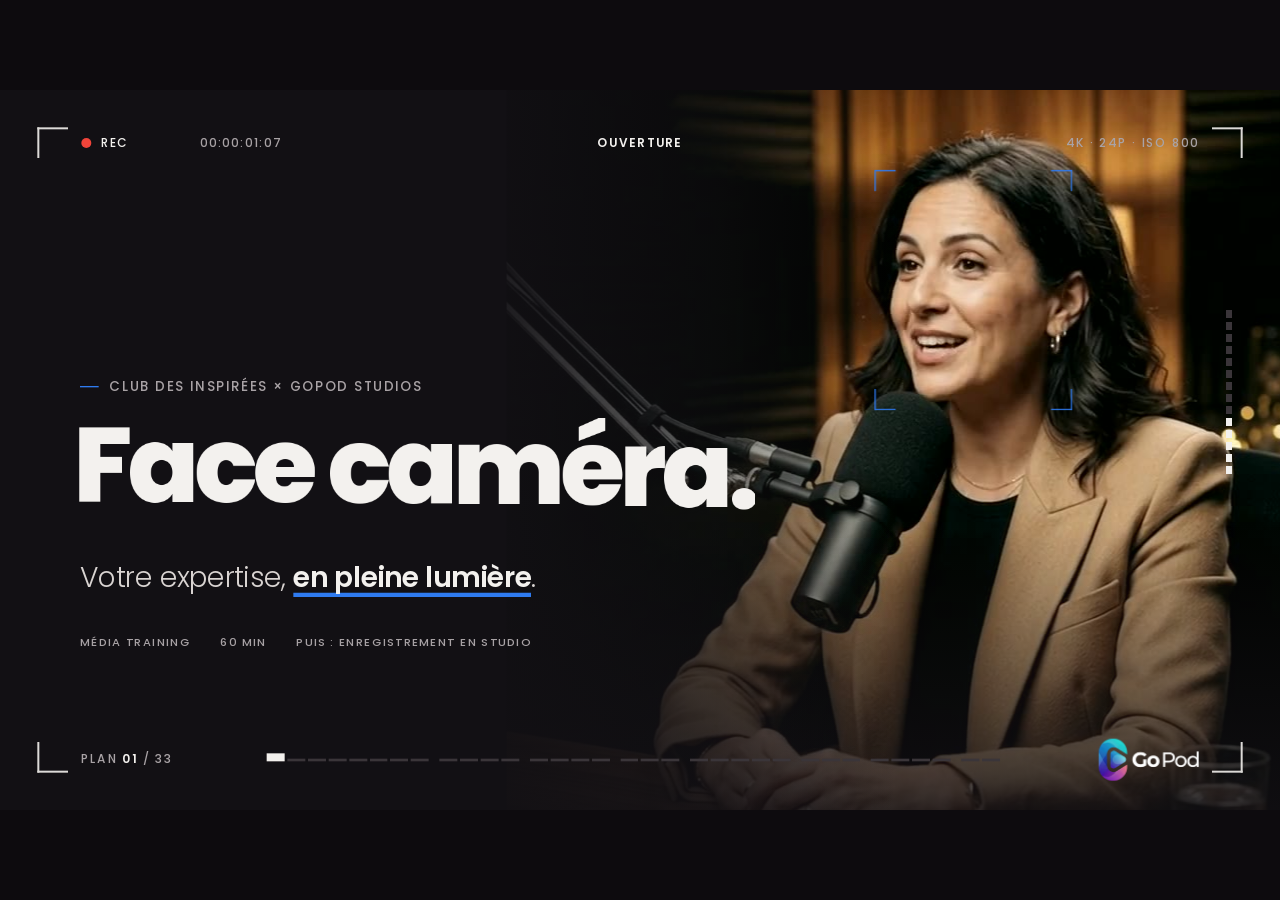
==== index.html @ 8ddbfb66 "Présentation Face caméra : version web animée avec votes en direct Co-Authored-By: Claude Opus 5.5 <" ====
<!doctype html>
<html lang="fr">
<head>
<meta charset="utf-8">
<meta name="viewport" content="width=device-width,initial-scale=1">
<meta name="theme-color" content="#121014">
<title>Face caméra · Média training</title>
<meta name="description" content="Média training du Club des Inspirées avec GoPod Studios : votre expertise, en pleine lumière.">
<link rel="preload" href="fonts/poppins-latin-800-normal.woff2" as="font" type="font/woff2" crossorigin>
<link rel="preload" href="fonts/poppins-latin-300-normal.woff2" as="font" type="font/woff2" crossorigin>
<link rel="stylesheet" href="deck.css">
</head>
<body>
<div id="stage">

<!-- ================= 01 COUVERTURE ================= -->
<section class="s" id="cover" data-chap="0" data-title="Couverture">
  <img class="poster" src="media/cover-poster.jpg" alt="">
  <video src="media/cover-loop.mp4" poster="media/cover-poster.jpg" muted loop playsinline preload="auto" aria-label="Une entrepreneuse parle face caméra dans un studio"></video>
  <div class="shade"></div>
  <div class="focus" data-focus><b class="f1"></b><b class="f2"></b><b class="f3"></b><b class="f4"></b><span class="fl">VISAGE DÉTECTÉ</span></div>
  <div class="eyebrow" data-a="up">Club des Inspirées × GoPod Studios</div>
  <h1 class="split-c">Face caméra.</h1>
  <div class="sub" data-a="up">Votre expertise, <em class="u">en pleine lumière</em>.</div>
  <div class="meta label" data-a="up"><span>Média training</span><span>60 min</span><span>Puis : enregistrement en studio</span></div>
  <aside class="notes" data-time="0:00 – 0:01">Accueil. Laisser tourner la page pendant l'installation : la présentatrice parle en boucle, le viseur fait sa mise au point, le compteur REC défile (touche T pour remettre le chrono à zéro au top départ). Mot d'accueil : « Dans une heure, vous allez passer devant de vraies caméras. Mon objectif : que vous y alliez avec envie, pas avec la boule au ventre. »</aside>
</section>

<!-- ================= 02 PROMESSE ================= -->
<section class="s" id="promesse" data-chap="0" data-title="La promesse">
  <div class="eyebrow" data-a="up">La promesse</div>
  <h2 class="t m split">Dans 60 minutes, vous repartez avec…</h2>
  <div class="tracks">
    <div class="tr" data-a="wipe"><div class="n">PISTE 01</div><div class="clip"><h3>Votre pitch de 60 secondes</h3><p>Clair, chaleureux, mémorable. Testé à voix haute devant une autre entrepreneuse.</p></div></div>
    <div class="tr" data-a="wipe"><div class="n">PISTE 02</div><div class="clip"><h3>Votre script, co-écrit avec l'IA</h3><p>La méthode de prompt pour un texte qui sonne comme vous, pas comme une brochure.</p></div></div>
    <div class="tr" data-a="wipe"><div class="n">PISTE 03</div><div class="clip"><h3>Votre présence à l'écran</h3><p>Voix, regard, tenue, make-up : prête pour l'enregistrement qui suit.</p></div></div>
  </div>
  <div class="prog" data-a="fade"><span class="act">Pourquoi</span><span>Le pitch</span><span>La voix</span><span>Jeu de rôle</span><span>Script IA</span><span>Style</span><span>Le studio</span><span>À vous !</span></div>
  <aside class="notes" data-time="0:01 – 0:02">Poser le contrat. Trois résultats concrets, et une règle : ici on essaie, on rate, on rit. Le programme en bas : 8 étapes, dont 4 où elles pratiquent. Annoncer qu'on finit par l'enregistrement en studio, chacune son pitch. Prévenir : « Sortez vos téléphones, on va voter en direct. »</aside>
</section>

<!-- ================= 03 THERMOMÈTRE ================= -->
<section class="s" id="thermo" data-chap="0" data-title="Le thermomètre (vote)" data-poll="thermo">
  <div class="eyebrow" data-a="up">Brise-glace · 3 min · vote en direct</div>
  <h2 class="t m split">Le thermomètre</h2>
  <p class="q" data-a="up">« À quel point êtes-vous à l'aise face à une caméra ? »</p>
  <div class="qr qrpos" data-qr="thermo" data-a="fade"></div>
  <div class="avg" data-a="fade"><span class="live"><i></i>En direct</span> &nbsp;·&nbsp; <b class="count" data-total="thermo">0</b> votes &nbsp;·&nbsp; moyenne <b class="count" data-avg="thermo">–</b></div>
  <div class="hist" data-hist="thermo"></div>
  <div class="ends label" data-a="fade"><span>1 · Je fuis les objectifs</span><span>10 · Je pourrais présenter le JT</span></div>
  <div class="pair" data-s="1" data-a="fade">
    <div class="eyebrow">Puis avec votre voisine · 90 secondes</div>
    <h2 class="t">Qu'est-ce qui vous freine ?</h2>
    <p class="lede">Et qu'est-ce que ça vous rapporterait <em class="u">d'oser</em> ?</p>
  </div>
  <aside class="notes" data-time="0:02 – 0:05">Faire scanner le QR code : tout le monde vote de 1 à 10, l'histogramme se remplit en direct. Variante physique si le réseau flanche : la salle devient un thermomètre (un mur = 1, l'autre = 10). Commenter avec humour (« beaucoup de 3, parfait, vous êtes au bon endroit »). Repérer les 1 à 3 pour les mettre en binôme avec des 7 à 10 tout à l'heure. Clic : la consigne d'échange en binôme, 90 secondes. Récupérer 2 ou 3 freins à voix haute (« je n'aime pas ma voix », « je ne sais pas quoi dire ») : ils servent de fil rouge.</aside>
</section>

<!-- ================= 04 QUIZ 1 ================= -->
<section class="s qz" id="quiz1" data-chap="0" data-title="Quiz 1 · Premières impressions (vote)" data-poll="q1">
  <div class="eyebrow" data-a="up">Quiz 01 / 03 · Premières impressions</div>
  <h2 class="t m split">Combien de temps faut-il pour juger si un visage inspire confiance ?</h2>
  <div class="ring" data-ring="10" data-a="fade"><svg viewBox="0 0 220 220"><circle cx="110" cy="110" r="100" fill="none" stroke="rgba(243,241,238,.12)" stroke-width="6"/><circle class="rp" cx="110" cy="110" r="100" fill="none" stroke="#F3F1EE" stroke-width="6" stroke-dasharray="628.3" stroke-dashoffset="0"/></svg><div class="rt"><span>10</span><small>SECONDES</small></div></div>
  <div class="takes" data-takes="q1">
    <div class="take" data-opt="A" data-a="up"><div class="fill"></div><div class="k"><span>Prise A</span><span class="pc" data-pc="q1:A"></span></div><div class="v">7 secondes</div></div>
    <div class="take" data-opt="B" data-a="up"><div class="fill"></div><div class="k"><span>Prise B</span><span class="pc" data-pc="q1:B"></span></div><div class="v">30 secondes</div></div>
    <div class="take win" data-opt="C" data-a="up"><div class="fill"></div><div class="k"><span>Prise C</span><span class="pc" data-pc="q1:C"></span></div><div class="v">1/10e de seconde</div></div>
  </div>
  <div class="label qlive" data-a="fade"><span class="live"><i></i>En direct</span> &nbsp;·&nbsp; <span class="count" data-total="q1">0</span> votes · onglet « Quiz 1 » sur votre téléphone</div>
  <div data-s="1" data-reveal="q1"></div>
  <div class="explain" data-s="2" data-a="fade">
    <div><div class="big">100 ms</div><div class="label" style="margin-top:18px">suffisent</div></div>
    <div><p>Un dixième de seconde suffit pour juger <b>la confiance, la compétence ou la sympathie</b> qu'inspire un visage.</p><p>Avec plus de temps, le verdict bouge peu : on en devient surtout plus sûr. Vos premières secondes à l'écran comptent double.</p></div>
  </div>
  <div class="src" data-s="2" data-a="fade">Source : J. Willis et A. Todorov, « First Impressions », Psychological Science, 2006</div>
  <aside class="notes" data-time="0:05 – 0:06">Vote sur le téléphone (onglet Quiz 1) pendant le chrono de 10 secondes ; les pourcentages montent en direct. À main levée si le réseau flanche. Clic 1 : la bonne réponse s'allume. Clic 2 : l'explication. Transition : « Bonne nouvelle : ce qu'on dégage dans ces premières secondes, ça se travaille. C'est tout l'objet de l'heure. »</aside>
</section>

<!-- ================= 05 QUIZ 2 ================= -->
<section class="s qz" id="mythe" data-chap="0" data-title="Quiz 2 · Vrai ou faux (vote)" data-poll="q2">
  <div class="eyebrow" data-a="up">Quiz 02 / 03 · Vrai ou faux ?</div>
  <blockquote class="split">« 93 % de la communication passe par le non-verbal. »</blockquote>
  <div class="vf takes" data-takes="q2" style="grid-template-columns:1fr 1fr">
    <div class="take" data-opt="VRAI" data-a="up"><div class="fill"></div><div class="k"><span>Prise A</span><span class="pc" data-pc="q2:VRAI"></span></div><div class="v">Vrai</div></div>
    <div class="take win" data-opt="FAUX" data-a="up"><div class="fill"></div><div class="k"><span>Prise B</span><span class="pc" data-pc="q2:FAUX"></span></div><div class="v">Faux</div></div>
  </div>
  <div class="label qlive" data-a="fade"><span class="live"><i></i>En direct</span> &nbsp;·&nbsp; <span class="count" data-total="q2">0</span> votes · onglet « Quiz 2 »</div>
  <div class="stamp" data-s="1" data-stamp>Faux · un mythe</div>
  <div data-s="1" data-reveal="q2"></div>
  <div class="explain" data-s="2" data-a="fade">
    <div><div class="label">Albert Mehrabian</div><div class="big" style="font-size:150px;margin-top:14px">n'a jamais dit ça.</div></div>
    <div><p>Ses expériences de 1967 portaient uniquement sur <b>des émotions exprimées avec des signaux contradictoires</b>.</p><p>La vraie leçon : quand les mots disent « je suis ravie » et que le visage dit l'inverse, on croit le visage. Votre fond compte ; votre forme doit le servir.</p></div>
  </div>
  <div class="src" data-s="2" data-a="fade">Sources : A. Mehrabian (1967) et ses mises au point ; D. Lapakko, Augsburg University</div>
  <aside class="notes" data-time="0:06 – 0:07">Vote sur le téléphone (onglet Quiz 2). La majorité répond souvent « vrai » : c'est le chiffre le plus cité des formations en communication… et il est faux. Clic 1 : le tampon et la bonne réponse. Clic 2 : l'explication. Message clé : on ne leur demande pas d'être des actrices. On leur demande d'être cohérentes, et que leur corps et leur voix ne contredisent pas leur expertise.</aside>
</section>

<!-- ================= 06 AVANT / APRÈS ================= -->
<section class="s" id="avap" data-chap="0" data-title="Avant / après">
  <div class="eyebrow ey" data-a="up">Les enjeux</div>
  <h2 class="t m split">Même expertise. Deux perceptions.</h2>
  <div class="vf2 a" data-a="wipe">
    <img src="media/avant.jpg" alt="Une entrepreneuse se filme au téléphone, le soir, dans une cuisine mal éclairée"><div class="grain"></div>
    <div class="ov"><span class="tl">● 720P · ISO 6400</span><span class="tr2">SMARTPHONE</span><div class="bl"><span class="warn">Lumière insuffisante</span><span class="warn">Son : écho de la pièce</span><span class="warn">Cadre : contre-plongée</span></div></div>
  </div>
  <div class="cap ca" data-a="fade">Le soir, dans la cuisine, au téléphone</div>
  <div class="vf2 b" data-s="1" data-a="wipe">
    <img src="media/camera.jpg" alt="Une entrepreneuse parle face caméra en studio, lumière douce">
    <div class="ov"><span class="tl">● 4K · ISO 800</span><span class="tr2">STUDIO</span><div class="bl"><span class="ok">Lumière maîtrisée</span><span class="ok">Son : micro broadcast</span><span class="ok">Cadre : regard caméra</span></div></div>
  </div>
  <div class="cap cb" data-s="1" data-a="fade">En studio : lumière, son, cadre</div>
  <div class="ask" data-s="2" data-a="up">À laquelle confiez-vous <em class="u">votre dossier</em> ?</div>
  <aside class="notes" data-time="0:07 – 0:08">Montrer d'abord l'image de gauche, laisser un silence : le viseur affiche les alertes. Clic : l'image de droite, tout passe au bleu. Clic : la question à la salle. Insister : ce n'est pas une question d'ego ni de beauté. Le public juge la compétence à travers la qualité perçue, avant même d'écouter le fond. Le cadre, la lumière et le son sont des signaux de sérieux.</aside>
</section>

<!-- ================= 07 AVI BITTON ================= -->
<section class="s" id="avi" data-chap="0" data-title="Avi Bitton">
  <div class="eyebrow" data-a="up">Ils l'ont fait · Le cas d'école</div>
  <h2 class="t m split">Avi Bitton, avocat en droit du travail</h2>
  <p class="lede" data-a="up">Cabinet parisien créé en 2005. Il se présente aujourd'hui comme « l'avocat le plus suivi de France ».</p>
  <div class="stats">
    <div class="stat" data-a="up"><div class="n" data-count-to="1.7" data-fmt="M">0</div><p>abonnés, tous réseaux confondus</p></div>
    <div class="stat" data-a="up"><div class="n" data-count-to="3" data-fmt="x">×0</div><p>de chiffre d'affaires, selon une analyse de sa stratégie</p></div>
    <div class="stat" data-a="up"><div class="n">0 €</div><p>pour des conseils qu'il facturerait en cabinet</p></div>
  </div>
  <p class="recipe" data-s="1" data-a="up"><b>La recette :</b> répondre en vidéo, avec régularité, aux questions de ses futurs clients.</p>
  <div class="focus pfocus" data-a="fade"><b class="f1"></b><b class="f2"></b><b class="f3"></b><b class="f4"></b><span class="fl">REEL · @AVOCAT.AVI.BITTON</span></div>
  <div class="phone" data-a="phone"><div class="btn1"></div><div class="btn2"></div><div class="btn3"></div><div class="scr"><div class="isl"></div><video src="media/avi-reel.mp4" poster="media/avi-poster.jpg" muted loop playsinline preload="metadata" aria-label="Reel d'Avi Bitton : Harcèlement au travail, quand en parler ?"></video></div></div>
  <div class="src">Sources : Actu-Juridique ; Plateya · Vidéo : @avocat.avi.bitton sur Instagram</div>
  <aside class="notes" data-time="0:08 – 0:09">Le cas qui parle à toutes les professions réglementées. Son reel tourne en boucle dans le téléphone (sans le son) : un format court, un sujet qui inquiète ses clients (« Harcèlement au travail : quand en parler ? »), des sous-titres, des incrustations. Il ne fait pas le show : il donne gratuitement en vidéo des conseils qu'il facturerait en rendez-vous, et la notoriété fait venir les dossiers. Le × 3 vient d'une analyse publiée par Plateya : le présenter comme tel. Clic : la recette. Question à poser : « Quelles sont les 10 questions que vos clientes vous posent toutes ? Chacune est une vidéo. »</aside>
</section>

<!-- ================= 08 INSPIRANTES ================= -->
<section class="s" id="insp" data-chap="0" data-title="Trois expertes">
  <div class="eyebrow" data-a="up">Elles l'ont fait</div>
  <h2 class="t m split">Trois expertes devenues des voix</h2>
  <div class="cols">
    <div class="p" data-a="up"><h3>Erika Kullberg</h3><div class="role">Ex-avocate d'affaires, New York</div><div class="n">9 M</div><div class="nl">abonnés TikTok</div><p>Elle décortique les petites lignes des contrats pour défendre les consommateurs. Sa vidéo sur les retours chez Nike : plus de 74 millions de vues.</p></div>
    <div class="p" data-s="1" data-a="up"><h3>Héloïse Bolle</h3><div class="role">Ex-journaliste éco, fondatrice d'Oseille &amp; Compagnie</div><div class="n">85 %</div><div class="nl">de clientes femmes</div><p>Elle parle d'argent sans tabou, sur LinkedIn puis Instagram. D'après elle, la majorité de ses clients viennent des réseaux.</p></div>
    <div class="p" data-s="2" data-a="up"><h3>Mel Robbins</h3><div class="role">Ex-avocate, autrice et animatrice</div><div class="n">TEDx</div><div class="nl">San Francisco, 2011</div><p>Un seul talk l'a lancée : des livres best-sellers, puis un podcast primé lancé en 2022.</p></div>
  </div>
  <div class="src">Sources : The Fintech Times ; Option Finance ; MySweetimmo ; Wikipédia (Mel Robbins)</div>
  <aside class="notes" data-time="0:09 – 0:11">Un clic par portrait, 30 secondes chacun. Erika Kullberg : une avocate qui a quitté son grand cabinet ; son format est toujours le même (une situation, puis comment son expertise vous protège). Héloïse Bolle : reconvertie à 40 ans, elle a commencé sur LinkedIn après la sortie de son livre ; aujourd'hui 85 % de ses clients sont des femmes et, selon elle, la majorité vient des réseaux. Mel Robbins : ex-avocate, un talk TEDx a tout déclenché. Point commun à souligner : aucune n'a commencé « à l'aise ». Elles ont commencé régulières.</aside>
</section>

<!-- ================= 09 CHAPITRE 1 ================= -->
<section class="s chap" id="sec-pitch" data-chap="1" data-title="Chapitre 1 · Le pitch" data-slate="SCÈNE 01">
  <div class="bg-img" style="background-image:url(media/atelier.jpg)"></div><div class="shade-l"></div><div class="shade-b"></div>
  <div class="num" data-a="fade">01</div>
  <div class="refs"><span data-a="up">TED : une idée par talk</span><span data-a="up">Robin Roberts, MasterClass : l'authenticité d'abord</span></div>
  <div class="eyebrow" data-a="up">Chapitre 1 · 12 minutes</div>
  <h2 class="split">Votre pitch de 60 secondes</h2>
  <div class="sub" data-a="up">Une seule idée, portée avec sincérité.</div>
  <aside class="notes" data-time="0:12">Ouverture du chapitre pitch. Les grandes masterclasses de prise de parole convergent sur deux points : TED demande à chaque orateur de porter une seule idée ; Robin Roberts (Good Morning America) bâtit sa MasterClass de communication sur l'authenticité et la connexion avec le public. En 60 secondes, on n'a la place que pour une idée : la vôtre.</aside>
</section>

<!-- ================= 10 MÉTHODE 60 s ================= -->
<section class="s" id="methode" data-chap="1" data-title="La méthode 5 temps">
  <div class="eyebrow" data-a="up">La méthode</div>
  <h2 class="t m split">5 temps, 60 secondes</h2>
  <div class="track" data-a="fade">
    <div class="clipx k" style="flex:5"><span class="d">5 S</span><span class="nm">1</span></div>
    <div class="clipx" style="flex:10"><span class="d">10 S</span><span class="nm">2 · Cible</span></div>
    <div class="clipx k" style="flex:15"><span class="d">15 S</span><span class="nm">3 · Déclic</span></div>
    <div class="clipx" style="flex:15"><span class="d">15 S</span><span class="nm">4 · Preuve</span></div>
    <div class="clipx" style="flex:15"><span class="d">15 S</span><span class="nm">5 · Invitation</span></div>
  </div>
  <div class="head" data-playhead></div>
  <div class="ruler" data-a="fade"><span>00:00</span><span>00:15</span><span>00:30</span><span>00:45</span><span>01:00</span></div>
  <div class="cards">
    <div data-a="up"><b>1 · Accroche</b>Une phrase qui arrête le pouce : une question, un constat, un chiffre.</div>
    <div data-a="up"><b>2 · Cible</b>Pour qui vous êtes là : « J'accompagne les… qui… »</div>
    <div data-a="up"><b>3 · Déclic</b>L'avant / après que vous créez pour elles. Le cœur du pitch.</div>
    <div data-a="up"><b>4 · Preuve</b>Un résultat, une cliente, votre parcours. Du concret, pas des adjectifs.</div>
    <div data-a="up"><b>5 · Invitation</b>Une seule action simple : « Écrivez-moi », « Abonnez-vous ».</div>
  </div>
  <div class="mots" data-s="1" data-a="up"><div class="n">150</div><p>mots à voix haute. Pas un de plus.</p></div>
  <aside class="notes" data-time="0:13 – 0:15">La tête de lecture parcourt la minute : l'accroche est minuscule (5 secondes) mais décisive, et le cœur du temps va au déclic et à la preuve. Lire les 5 cartes en racontant l'exemple de la page suivante. Clic : le repère des 150 mots (un débit posé à l'oral). Astuce : écrire des mots-clés, pas des phrases, pour ne pas réciter.</aside>
</section>

<!-- ================= 11 EXEMPLE NADIA ================= -->
<section class="s" id="nadia" data-chap="1" data-title="Exemple : Nadia">
  <div class="eyebrow" data-a="up">Exemple fictif · à lire à voix haute</div>
  <h2 class="t m split">Nadia, expert-comptable des créatrices</h2>
  <div class="src">Environ 105 mots, soit 45 secondes avec les respirations. Personnage et chiffres fictifs.</div>
  <div class="prompter">
    <div class="ln" data-line="1" data-a="up"><span class="k">Accroche</span><p>Vous avez créé votre entreprise pour faire ce que vous aimez… pas pour passer vos dimanches sur vos factures.</p></div>
    <div class="ln" data-line="2" data-a="up"><span class="k">Cible</span><p>Je suis Nadia, expert-comptable. J'accompagne les créatrices et les indépendantes qui veulent enfin comprendre leurs chiffres.</p></div>
    <div class="ln" data-line="3" data-a="up"><span class="k">Déclic</span><p>Avec moi, la compta n'est plus une corvée : c'est un tableau de bord qui vous dit quand investir, combien vous verser, et quand dire non.</p></div>
    <div class="ln" data-line="4" data-a="up"><span class="k">Preuve</span><p>L'an dernier, une cliente fleuriste a augmenté sa rémunération de 40 % sans travailler une heure de plus.</p></div>
    <div class="ln" data-line="5" data-a="up"><span class="k">Invitation</span><p>Vous voulez savoir ce que vos chiffres essaient de vous dire ? Écrivez-moi « CHIFFRES » en message privé.</p></div>
  </div>
  <div data-s="1"></div><div data-s="2"></div><div data-s="3"></div><div data-s="4"></div>
  <aside class="notes" data-time="0:15 – 0:16">Le prompteur éclaire une ligne à la fois : lire à voix haute, un clic par ligne, en marquant les pauses. Faire remarquer : l'accroche parle d'elles, pas de Nadia ; la preuve est un chiffre et une personne ; l'invitation est un seul geste, simple. Personnage et chiffres sont fictifs, c'est un modèle. Puis : « À vous. »</aside>
</section>

<!-- ================= 12 ATELIER PITCH ================= -->
<section class="s" id="atelier" data-chap="1" data-title="Atelier · Pitch express (3 min)">
  <div class="eyebrow" data-a="up">Atelier · en binômes · 8 min</div>
  <h2 class="t split">Pitch express</h2>
  <div class="bigtimer timer" data-timer="180" data-a="fade">3:00</div>
  <div class="steps">
    <div class="st" data-a="up"><div class="i">01 · 3 min</div><h3>Écrivez vos 5 temps</h3><p>Des mots-clés, pas des phrases.</p></div>
    <div class="st" data-a="up"><div class="i">02 · 45 s chacune</div><h3>Pitchez sans lire</h3><p>Debout, les yeux dans les yeux de votre binôme.</p></div>
    <div class="st" data-a="up"><div class="i">03 · 1 min</div><h3>Le retour en 3 phrases</h3><p>Bienveillant, précis, sans « mais ».</p></div>
  </div>
  <div class="ret" data-s="1" data-a="up"><span class="label">Les 3 phrases du retour</span><span>J'ai compris que tu…</span><span>J'ai retenu cette phrase : …</span><span>Je t'appellerais si…</span></div>
  <aside class="notes" data-time="0:16 – 0:24">Former les binômes en mélangeant les « 1 à 3 » et les « 7 à 10 » du thermomètre. Le chrono de 3 minutes démarre à l'affichage (cliquer dessus pour le mettre en pause ou le relancer ; touche 0 pour le remettre à zéro). Mots-clés seulement, en suivant les 5 temps. Puis 45 secondes de pitch chacune, debout, sans papier si possible, et 1 minute de retour avec les 3 phrases (clic). Passer dans les binômes : aider à trouver l'accroche. Garder ce pitch : c'est celui qu'elles enregistreront en studio.</aside>
</section>

<!-- ================= 13 CHAPITRE 2 ================= -->
<section class="s chap" id="sec-voix" data-chap="2" data-title="Chapitre 2 · Voix, regard" data-slate="SCÈNE 02">
  <div class="bg-img" style="background-image:url(media/camera.jpg)"></div><div class="shade-l"></div><div class="shade-b"></div>
  <div class="num" data-a="fade">02</div>
  <div class="refs"><span data-a="up">Julian Treasure, TED : la boîte à outils de la voix</span><span data-a="up">Chris Voss, MasterClass : la voix qui rassure</span></div>
  <div class="eyebrow" data-a="up">Chapitre 2 · 8 minutes</div>
  <h2 class="split">Voix, regard, présence</h2>
  <div class="sub" data-a="up">La caméra n'est pas une foule : c'est une seule personne, à un mètre de vous.</div>
  <aside class="notes" data-time="0:24">Ouverture du chapitre voix et présence. Deux références : le talk TED de Julian Treasure sur la manière de parler pour être écouté (sa « boîte à outils » de la voix), et la MasterClass de négociation de Chris Voss, ancien négociateur du FBI, pour la voix calme qui installe la confiance.</aside>
</section>

<!-- ================= 14 REGARD ================= -->
<section class="s" id="regard" data-chap="2" data-title="Le regard et le corps">
  <div class="eyebrow" data-a="up">Le regard et le corps</div>
  <h2 class="t m split">La caméra est une personne</h2>
  <div class="lens" data-a="lens"><i></i><i></i><i></i><i></i></div>
  <div class="tip t1" data-a="up"><h3>Regardez l'objectif, pas l'écran</h3><p>C'est là que se trouvent les yeux de votre cliente.</p></div>
  <div class="tip t2" data-a="up"><h3>Parlez à une seule personne</h3><p>Pensez à une cliente précise. Dites « vous », jamais « vous tous ».</p></div>
  <div class="tip t3" data-a="up"><h3>Les mains dans le cadre</h3><p>Gestes ouverts, à hauteur de poitrine : ils rythment la parole.</p></div>
  <div class="tip t4" data-a="up"><h3>Souriez avant de parler</h3><p>Un sourire dans les yeux, une seconde avant le « top ». Il s'entend dans la voix.</p></div>
  <div class="astuce" data-s="1" data-a="up"><b>L'astuce studio :</b> une gommette <span class="dot"></span> collée à côté de l'objectif. C'est elle que vous regardez.</div>
  <aside class="notes" data-time="0:25 – 0:27">Faire le geste : tendre le bras, pointer l'objectif imaginaire. Erreur n°1 des débutantes : regarder son propre visage sur l'écran de contrôle, ce qui donne un regard fuyant. Demander à chacune de choisir maintenant la cliente précise à qui elle parlera pendant l'enregistrement, avec un prénom. Clic : l'astuce de la gommette, qu'on appliquera au studio.</aside>
</section>

<!-- ================= 15 VOIX ================= -->
<section class="s" id="voix" data-chap="2" data-title="La voix (table de mixage)">
  <div class="eyebrow" data-a="up">La voix · inspiré de Julian Treasure (TED)</div>
  <h2 class="t m split">Votre voix, votre meilleur outil</h2>
  <div class="desk">
    <div class="ch" data-a="up"><div class="rail"><div class="knob" data-fader="0.30"></div></div><div><h3>Débit</h3><p>Ralentissez : ce qui vous paraît lent sonne posé à l'écran.</p></div></div>
    <div class="ch" data-a="up"><div class="rail"><div class="knob" data-fader="0.62"></div></div><div><h3>Pauses</h3><p>Un silence avant l'idée clé : il dit « écoutez bien ».</p></div></div>
    <div class="ch" data-a="up"><div class="rail"><div class="knob" data-fader="0.78"></div></div><div><h3>Mélodie</h3><p>Variez les hauteurs, et descendez en fin de phrase pour affirmer.</p></div></div>
    <div class="ch" data-a="up"><div class="rail"><div class="knob" data-fader="0.50"></div></div><div><h3>Volume</h3><p>Parlez comme à quelqu'un assis en face de vous. Le micro fait le reste.</p></div></div>
    <div class="ch" data-a="up"><div class="rail"><div class="knob" data-fader="0.40"></div></div><div><h3>Timbre</h3><p>Respirez par le ventre : la voix descend et se pose.</p></div></div>
  </div>
  <div class="voss" data-s="1" data-a="up"><b>L'astuce de Chris Voss :</b> la voix de l'animateur de radio de nuit. Plus grave, plus lente, qui descend en fin de phrase. Elle rassure.</div>
  <aside class="notes" data-time="0:27 – 0:29">Les 5 réglages arrivent comme sur une table de mixage. Faire tester chaque réglage en une phrase, toutes ensemble (« Bonjour, je m'appelle… » lentement, puis avec une pause, puis en descendant en fin de phrase). Inspiré du talk TED de Julian Treasure, « How to speak so that people want to listen ». Clic : l'astuce de Chris Voss (MasterClass de négociation) : la voix grave et lente de l'animateur de radio de nuit, qui installe le calme et l'autorité.</aside>
</section>

<!-- ================= 16 ÉCHAUFFEMENT ================= -->
<section class="s" id="breath" data-chap="2" data-title="Échauffement express">
  <div class="eyebrow" data-a="up">Jeu · tout le monde debout · 3 min</div>
  <h2 class="t m split">Échauffement express</h2>
  <div class="circ" data-a="fade"><div class="o"></div><div class="inr" data-breath></div><div class="lab"><b data-breath-lab>Inspirez</b><span data-breath-n>4</span></div></div>
  <div class="ex">
    <div class="e" data-a="up"><div class="i">01</div><div><h3>Respirez 4 – 4 – 6</h3><p>Inspirez 4 s, bloquez 4 s, soufflez 6 s. Trois fois, avec le cercle. Le souffle se pose, la voix aussi.</p></div></div>
    <div class="e" data-s="1" data-a="up"><div class="i">02</div><div><h3>Une phrase, trois intentions</h3><p>« Je vais vous montrer comment ça marche. » Enthousiaste, puis confidentielle, puis experte.</p></div></div>
    <div class="e" data-s="2" data-a="up"><div class="i">03</div><div><h3>Le stylo entre les dents</h3><p>Dites votre accroche un stylo entre les dents, puis sans : l'articulation se réveille.</p></div></div>
  </div>
  <aside class="notes" data-time="0:29 – 0:32">Debout. 1) Suivre le cercle qui respire : 4 s inspirez, 4 s bloquez, 6 s soufflez, trois cycles (environ 40 secondes). C'est l'exercice à refaire juste avant de passer en studio. 2) Clic : toutes ensemble, la même phrase avec trois intentions ; on entend la différence, et ça fait rire. 3) Clic : le stylo entre les dents (exercice classique de diction), sur leur propre accroche. Puis on la redit sans stylo : la différence de netteté est immédiate.</aside>
</section>

<!-- ================= 17 CHAPITRE 3 ================= -->
<section class="s chap" id="sec-role" data-chap="3" data-title="Chapitre 3 · Interview surprise" data-slate="SCÈNE 03">
  <div class="bg-img" style="background-image:url(media/studio-duo.jpg)"></div><div class="shade-l"></div><div class="shade-b"></div>
  <div class="num" data-a="fade">03</div>
  <div class="refs"><span data-a="up">Jeu de rôle en trios</span><span data-a="up">3 tours de 2 minutes</span></div>
  <div class="eyebrow" data-a="up">Chapitre 3 · 8 minutes</div>
  <h2 class="split">L'interview surprise</h2>
  <div class="sub" data-a="up">Dans la vraie vie, personne ne vous envoie les questions à l'avance.</div>
  <aside class="notes" data-time="0:32">Le pitch, on le prépare. Mais en interview, en podcast ou en live, les questions arrivent sans prévenir. Ce jeu entraîne à rester claire et souriante quand on improvise. Former les trios pendant que la page s'affiche.</aside>
</section>

<!-- ================= 18 INTERVIEW ================= -->
<section class="s" id="interview" data-chap="3" data-title="Trois rôles (2 min)">
  <div class="eyebrow" data-a="up">Jeu de rôle · trios · 3 tours de 2 min</div>
  <h2 class="t split">Trois rôles, on tourne</h2>
  <div class="bigtimer timer" data-timer="120" data-a="fade">2:00</div>
  <div class="roles">
    <div class="role" data-a="up"><div class="i">Rôle 1</div><h3>La journaliste</h3><p>Tire une carte, pose la question, relance une seule fois : « C'est-à-dire ? »</p></div>
    <div class="role" data-a="up"><div class="i">Rôle 2</div><h3>L'invitée</h3><p>Répond en 45 secondes maximum, en regardant le téléphone qui filme.</p></div>
    <div class="role" data-a="up"><div class="i">Rôle 3</div><h3>L'observatrice</h3><p>Filme au téléphone, puis note la grille de la page suivante.</p></div>
  </div>
  <div class="rot" data-s="1" data-a="up"><svg width="64" height="64" viewBox="0 0 64 64" fill="none" stroke="#2F7BF0" stroke-width="3"><path d="M52 32a20 20 0 1 1-6-14.2"/><path d="M47 8v10H37"/></svg><span><b>À chaque « Top » :</b> on tourne d'un cran. La journaliste devient l'invitée, l'invitée devient l'observatrice.</span></div>
  <aside class="notes" data-time="0:33 – 0:40">Trios. Chaque invitée répond à UNE question tirée au hasard (page suivante, bouton « Tirer une carte »). Le chrono de 2 minutes démarre à l'affichage : 45 s de réponse, 1 min de retour de l'observatrice avec la vidéo du téléphone. Touche 0 : relancer le chrono pour le tour suivant. Clic : la règle de rotation. Les vidéos du téléphone sont pour elles seules : se voir une fois, c'est le meilleur des déclics.</aside>
</section>

<!-- ================= 19 CARTES ================= -->
<section class="s" id="cartes" data-chap="3" data-title="Les cartes questions">
  <div class="eyebrow" data-a="up">Les cartes questions</div>
  <h2 class="t m split">Tirez une carte</h2>
  <button class="draw" data-draw data-a="fade">Tirer une carte ⟳</button>
  <div class="deck6">
    <div class="qc" data-a="up"><div class="i">Q1</div><p>« Qu'est-ce que vous faites, en une phrase ? »</p></div>
    <div class="qc" data-a="up"><div class="i">Q2</div><p>« Pourquoi vous, et pas une autre ? »</p></div>
    <div class="qc" data-a="up"><div class="i">Q3</div><p>« Racontez la cliente dont vous êtes la plus fière. »</p></div>
    <div class="qc" data-a="up"><div class="i">Q4</div><p>« Quelle idée reçue sur votre métier vous agace ? »</p></div>
    <div class="qc" data-a="up"><div class="i">Q5</div><p>« Qu'auriez-vous aimé savoir en démarrant ? »</p></div>
    <div class="qc" data-a="up"><div class="i">Q6</div><p>« Si on ne devait retenir qu'une chose de vous ? »</p></div>
  </div>
  <div class="grille" data-s="1" data-a="up"><span class="label">La grille, de 1 à 3 :</span><span>Regard caméra</span><span>Débit</span><span>Énergie</span><span>La phrase qu'on retient</span></div>
  <aside class="notes" data-time="Pendant le jeu">Laisser cette page affichée pendant les tours. Bouton « Tirer une carte » (ou touche D) : une question est tirée au sort à l'écran ; cliquer sur une carte la sélectionne directement. Les questions 3 et 4 sont les plus riches : elles font naître des histoires et des prises de position. Clic : la grille de l'observatrice. Débrief collectif en 1 minute : « Qui a entendu une phrase qu'elle n'oubliera pas ? »</aside>
</section>

<!-- ================= 20 CHAPITRE 4 ================= -->
<section class="s chap" id="sec-ia" data-chap="4" data-title="Chapitre 4 · Script IA" data-slate="SCÈNE 04">
  <div class="bg-img" style="background-image:url(media/script-ia.jpg)"></div><div class="shade-l"></div><div class="shade-b"></div>
  <div class="num" data-a="fade">04</div>
  <div class="refs"><span data-a="up">La méthode CADRE</span><span data-a="up">ChatGPT, Claude ou Gemini : même méthode</span></div>
  <div class="eyebrow" data-a="up">Chapitre 4 · 10 minutes</div>
  <h2 class="split">Votre script avec l'IA</h2>
  <div class="sub" data-a="up">L'IA écrit vite. Vous seule savez ce qui est vrai.</div>
  <aside class="notes" data-time="0:40">Ouverture du chapitre IA. Message clé : l'IA ne remplace pas votre expertise, elle la met en forme. Un prompt vague donne un texte vague ; un prompt cadré donne un texte qui vous ressemble. Demander qui utilise déjà une IA pour écrire, et qui est déçue du résultat.</aside>
</section>

<!-- ================= 21 CADRE ================= -->
<section class="s" id="cadre" data-chap="4" data-title="La méthode CADRE">
  <div class="eyebrow" data-a="up">La méthode</div>
  <h2 class="t m split">Un bon prompt a un CADRE</h2>
  <div class="bad" data-a="up"><div class="label">Le prompt qui déçoit</div><div style="margin-top:18px;position:relative"><blockquote>« Écris-moi une présentation pour une vidéo. »</blockquote><span class="strike" data-strike></span></div><p>Résultat : un texte générique, qui pourrait être celui de n'importe qui. Lisse, long, impossible à dire à voix haute.</p></div>
  <div class="lets">
    <div class="lt" data-s="1" data-a="up"><span class="L">C</span><h3>Contexte</h3><p>Qui vous êtes, votre métier, ce qui vous rend unique.</p></div>
    <div class="lt" data-s="2" data-a="up"><span class="L">A</span><h3>Audience</h3><p>À qui vous parlez, et ce qui l'empêche de dormir.</p></div>
    <div class="lt" data-s="3" data-a="up"><span class="L">D</span><h3>Diffusion</h3><p>Où et combien de temps : Reels, LinkedIn, 60 s, environ 150 mots.</p></div>
    <div class="lt" data-s="4" data-a="up"><span class="L">R</span><h3>Rôle et registre</h3><p>« Tu es scénariste vidéo. » Ton chaleureux, vouvoiement, zéro jargon.</p></div>
    <div class="lt" data-s="5" data-a="up"><span class="L">E</span><h3>Exigences</h3><p>Phrases courtes, écrites pour l'oral. Une idée, une invitation.</p></div>
  </div>
  <aside class="notes" data-time="0:41 – 0:43">À gauche, le prompt que tout le monde tape : il se fait barrer. À droite, les 5 lettres du CADRE arrivent une à une (un clic par lettre). Insister sur le A : décrire la douleur de la cliente change tout le texte. Et sur le E : demander explicitement un texte écrit pour être dit, avec des phrases courtes, sinon l'IA écrit pour être lue.</aside>
</section>

<!-- ================= 22 MODÈLE ================= -->
<section class="s" id="modele" data-chap="4" data-title="Le modèle de prompt">
  <div class="eyebrow" data-a="up">Le modèle à copier</div>
  <h2 class="t m split">Votre prompt, prêt à l'emploi</h2>
  <div class="tpl" data-a="up">
    <div>Tu es scénariste spécialisée en vidéos courtes pour des expertes.</div>
    <div class="r"><b>C</b><span>Je suis <mark>[métier]</mark>. J'aide <mark>[qui]</mark> à <mark>[résultat]</mark>. Ce qui me distingue : <mark>[singularité]</mark>.</span></div>
    <div class="r"><b>A</b><span>Mon audience : <mark>[qui]</mark>, qui souffre de <mark>[problème]</mark> et rêve de <mark>[désir]</mark>.</span></div>
    <div class="r"><b>D</b><span>Format : vidéo face caméra de 60 secondes (environ 150 mots) pour <mark>[Instagram / LinkedIn]</mark>.</span></div>
    <div class="r"><b>R</b><span>Ton : chaleureux, direct, enthousiaste. Vouvoiement. Zéro jargon.</span></div>
    <div class="r"><b>E</b><span>Structure : accroche, cible, déclic, preuve, invitation. Phrases de 12 mots maximum, écrites pour être dites à voix haute.</span></div>
    <div class="last">Avant d'écrire, pose-moi 5 questions pour bien me connaître.<span class="cursor"></span></div>
  </div>
  <div class="side">
    <p data-a="up"><b>Remplacez chaque [crochet]</b>par du concret : un vrai métier, une vraie cliente.</p>
    <p data-a="up"><b>La dernière ligne</b>est la plus puissante : l'IA vous interviewe avant d'écrire.</p>
  </div>
  <div class="qr" data-qr="prompt" data-a="fade"></div>
  <aside class="notes" data-time="0:43 – 0:45">Le QR code ouvre le prompt sur leur téléphone, avec un bouton « Copier » (onglet « Prompt CADRE », les 5 relances y sont aussi) : plus besoin de photographier l'écran. Les lettres bleues rappellent le CADRE, les crochets surlignés sont à remplacer. Le secret, c'est la dernière ligne : en demandant 5 questions d'abord, l'IA va chercher leurs histoires, leurs chiffres et leurs mots, et le texte cesse d'être générique.</aside>
</section>

<!-- ================= 23 ITÉRER ================= -->
<section class="s" id="iterer" data-chap="4" data-title="5 relances">
  <div class="left"><div class="eyebrow" data-a="up">Le premier jet n'est jamais le bon</div><h2 class="t split">Itérer comme une pro : 5 relances</h2></div>
  <div class="chat">
    <div class="b" data-s="1" data-a="msg"><small>Relance 1</small>« Propose 3 accroches : une question, un chiffre, une histoire. »</div>
    <div class="b" data-s="2" data-a="msg"><small>Relance 2</small>« Réécris pour l'oral : phrases courtes, une respiration par ligne. »</div>
    <div class="b star" data-s="3" data-a="msg"><small>Relance 3 · la plus importante</small>« Ajoute cet exemple vrai, tiré de mon expérience : [anecdote]. »</div>
    <div class="b" data-s="4" data-a="msg"><small>Relance 4</small>« Coupe à 150 mots. Garde ce qui me ressemble, enlève la brochure. »</div>
    <div class="b" data-s="5" data-a="msg"><small>Relance 5</small>« Joue ma cliente idéale : qu'est-ce qui te ferait arrêter de scroller ? »</div>
  </div>
  <div class="gold" data-s="6" data-a="up"><b>La règle d'or :</b> lisez à voix haute, chrono en main. Si vous butez sur un mot, changez-le.</div>
  <aside class="notes" data-time="0:45 – 0:46">Une relance par clic, comme une conversation. La 3 est la plus importante : l'IA ne connaît pas vos histoires, vous si ; c'est ce qui rend le texte crédible. La 5 retourne l'IA en cliente test. Clic final : la règle d'or. Un texte écrit n'est pas un texte dit ; c'est la bouche qui valide, pas l'écran.</aside>
</section>

<!-- ================= 24 BATTLE ================= -->
<section class="s" id="battle" data-chap="4" data-title="Battle de prompts (vote)" data-poll="battle">
  <div class="eyebrow" data-a="up">Jeu · démo en direct · 4 min · vote</div>
  <h2 class="t m split">Battle de prompts</h2>
  <div class="side A" data-a="up"><div class="fill" data-fillv="battle:A"></div><div class="k"><span>Prompt A · le réflexe</span><b class="pc" data-pc="battle:A"></b></div><h3>« Écris ma présentation vidéo. »</h3><p>Une ligne, zéro contexte.</p></div>
  <div class="ring2" data-a="lens">VS</div>
  <div class="side B" data-a="up"><div class="fill" data-fillv="battle:B"></div><div class="k"><span>Prompt B · le CADRE</span><b class="pc" data-pc="battle:B"></b></div><h3>Le modèle complet, rempli en direct</h3><p>Avec la volontaire : son métier, sa cliente idéale, puis les 5 questions de l'IA.</p></div>
  <div class="stepsb">
    <div data-a="up"><b>1</b>Une volontaire donne son métier et sa cliente idéale.</div>
    <div data-a="up"><b>2</b>On lance les deux prompts en direct, à l'écran.</div>
    <div data-a="up"><b>3</b>La salle vote : lequel donne envie de l'appeler ?</div>
  </div>
  <div class="qr qrpos" data-qr="battle" data-a="fade"></div>
  <aside class="notes" data-time="0:46 – 0:50">Démo en direct sur l'IA de votre choix (ChatGPT, Claude ou Gemini), écran partagé (touche B pour masquer la présentation si besoin). Prendre une volontaire, de préférence une « 1 à 3 » du thermomètre qui a pris confiance. Lancer d'abord le prompt A, lire le résultat à voix haute (effet comique garanti). Puis remplir le modèle CADRE avec elle, laisser l'IA poser ses 5 questions, et lire la nouvelle version. Vote sur le téléphone (onglet Battle) : les jauges montent en direct. Elle repart avec son script pour l'enregistrement.</aside>
</section>

<!-- ================= 25 STYLISME ================= -->
<section class="s" id="style" data-chap="5" data-title="Stylisme">
  <div class="photo-half bg-img" style="background-image:url(media/stylisme.jpg)" data-a="fade"></div>
  <div class="txt">
    <div class="eyebrow" data-a="up">05 · Stylisme · 4 min</div>
    <h2 class="t m split">Ce que la caméra aime</h2>
    <div class="lists">
      <ul data-a="up"><h4>Oui</h4><li>Couleurs unies et franches : bleu, émeraude, terracotta, bordeaux</li><li>Coupes structurées, épaules nettes</li><li>Matières mates, qui ne brillent pas sous les projecteurs</li></ul>
      <ul class="no" data-a="up"><h4>Plutôt non</h4><li>Fines rayures, petits carreaux : ils « vibrent » à l'image (moiré)</li><li>Blanc éclatant ou noir total : ils écrasent les détails</li><li>Logos et messages imprimés</li><li>Bijoux qui tintent : le micro les entend</li></ul>
    </div>
  </div>
  <div class="foot" data-s="1" data-a="up"><b>Apportez 2 tenues :</b> on choisit devant l'écran de contrôle.</div>
  <aside class="notes" data-time="0:50 – 0:52">Stylisme. Règle simple : la caméra aime les aplats de couleur et déteste les motifs serrés, qui créent un effet de moiré. Le blanc pur « brûle » et le noir total « bouche » l'image. Avec un micro de studio, bracelets et grandes boucles qui s'entrechoquent s'entendent : on les garde discrets. Conseil : choisir une couleur signature, la porter à chaque vidéo, elle devient une marque.</aside>
</section>

<!-- ================= 26 MAKE-UP ================= -->
<section class="s" id="makeup" data-chap="5" data-title="Make-up">
  <div class="photo-half bg-img" style="background-image:url(media/makeup.jpg)" data-a="fade"></div>
  <div class="eyebrow" data-a="up">05 · Make-up pour la caméra</div>
  <h2 class="t m split" style="max-width:900px">La HD ne pardonne pas la brillance</h2>
  <div class="list">
    <div data-a="up"><b>Teint mat</b><span>La poudre sur le front, le nez et le menton, avant chaque prise.</span></div>
    <div data-a="up"><b>Un ton au-dessus</b><span>Les projecteurs « mangent » les couleurs.</span></div>
    <div data-a="up"><b>Sourcils et cils définis</b><span>Ce sont eux qui portent l'expression.</span></div>
    <div data-a="up"><b>Lèvres</b><span>Nude rosé ou couleur douce, sans excès de brillant.</span></div>
    <div data-a="up"><b>Cheveux dégagés</b><span>On doit voir vos yeux, toujours.</span></div>
  </div>
  <div class="goal" data-s="1" data-a="up">Le but : <span>être vous, sans les reflets.</span></div>
  <aside class="notes" data-time="0:52 – 0:53">Make-up. Sous les projecteurs, la peau brille et les couleurs s'atténuent : on matifie et on intensifie légèrement. La poudre est l'accessoire n°1, à repasser entre deux prises. Pour celles qui ne se maquillent pas : une poudre transparente suffit. Rappeler qu'au studio on a un miroir et du temps pour se préparer avant la prise.</aside>
</section>

<!-- ================= 27 QUIZ STYLE ================= -->
<section class="s" id="qstyle" data-chap="5" data-title="Quiz 3 · Le look caméra">
  <div class="eyebrow" data-a="up">Quiz 03 / 03 · Le look caméra</div>
  <h2 class="t m split">Valide ou à éviter ?</h2>
  <div class="grid4">
    <div class="it" data-a="up"><div class="i">PRISE 1</div><h3>Une chemise à fines rayures</h3><div class="ver no" data-s="1" data-a="ver">À éviter : effet de moiré</div></div>
    <div class="it" data-a="up"><div class="i">PRISE 2</div><h3>Un blazer émeraude uni</h3><div class="ver yes" data-s="2" data-a="ver">Valide</div></div>
    <div class="it" data-a="up"><div class="i">PRISE 3</div><h3>De grandes créoles qui s'entrechoquent</h3><div class="ver no" data-s="3" data-a="ver">À éviter : le micro entend tout</div></div>
    <div class="it" data-a="up"><div class="i">PRISE 4</div><h3>Un voile de poudre avant chaque prise</h3><div class="ver yes" data-s="4" data-a="ver">Valide</div></div>
  </div>
  <div class="end" data-s="5" data-a="up">Et vous, qu'avez-vous prévu de porter tout à l'heure ?</div>
  <aside class="notes" data-time="0:53 – 0:54">Quiz express (1 minute), à main levée : pour chaque carte, « valide » ou « à éviter » ? Un clic révèle chaque verdict. Les créoles sont le piège : on n'y pense jamais, mais un micro de studio capte le moindre cliquetis. Clic final : faire regarder sa tenue du jour et décider maintenant de l'ajuster si besoin (veste retirée, bijoux enlevés).</aside>
</section>

<!-- ================= 28 CHAPITRE 6 ================= -->
<section class="s chap" id="secgo" data-chap="6" data-title="Chapitre 6 · Le bon support" data-slate="SCÈNE 06">
  <div class="bg-img" style="background-image:url(media/studio-duo.jpg)"></div><div class="shade-l"></div><div class="shade-b"></div>
  <div class="num" data-a="fade">06</div>
  <div class="refs"><span data-a="up">Le son</span><span data-a="up">La lumière</span><span data-a="up">Le cadre</span><span data-a="up">Le temps que vous ne passez pas à monter</span></div>
  <div class="eyebrow" data-a="up">Chapitre 6 · 4 minutes</div>
  <h2 class="split">Le bon support</h2>
  <div class="sub" data-a="up">Votre expertise mérite un écrin à sa hauteur.</div>
  <aside class="notes" data-time="0:54">Retour au quiz n°1 : on juge en un dixième de seconde. Un son qui résonne, une image sombre ou un cadre bancal envoient un signal d'amateurisme, même quand l'expertise est solide. Le matériel ne remplace pas le message, il lui permet d'être écouté.</aside>
</section>

<!-- ================= 29 VRAIS COÛTS ================= -->
<section class="s" id="couts" data-chap="6" data-title="Les vrais coûts">
  <div class="eyebrow" data-a="up">Les vrais coûts · par mois</div>
  <h2 class="t split">Ce que coûte vraiment une vidéo « maison »</h2>
  <p class="note" data-a="up">Pour 1 vidéo longue + 6 clips par mois. Votre heure comptée à 80 € : remplacez par votre propre taux.</p>
  <div class="cols">
    <div class="cl" data-a="rise"><h3>Tout faire soi-même</h3><div class="sub">Smartphone et appli gratuite</div>
      <div class="rows"><div class="row"><b>0 €</b><span>d'achat</span></div><div class="row hid"><b>10 h</b><span>de tournage, montage, sous-titres : le coût caché</span></div></div>
      <div class="tot" data-s="1" data-a="up"><b>≈ 800 € / mois</b><span>+ 20 h pour apprendre le montage. Et un rendu amateur.</span></div></div>
    <div class="cl" data-a="rise"><h3>Soi-même, en matériel pro</h3><div class="sub">Caméra, micro, lumières, logiciel</div>
      <div class="rows"><div class="row"><b>≈ 110 €</b><span>matériel amorti et logiciel</span></div><div class="row hid"><b>12 h</b><span>avec réglages et montage : le coût caché</span></div></div>
      <div class="tot" data-s="2" data-a="up"><b>≈ 1 070 € / mois</b><span>+ 2 100 € d'achat, 40 h à apprendre</span></div></div>
    <div class="cl" data-a="rise"><h3>Vidéaste + monteur</h3><div class="sub">Tournage et montage sous-traités</div>
      <div class="rows"><div class="row"><b>980 à 2 050 €</b><span>de prestations</span></div><div class="row hid"><b>4 h</b><span>de briefs, tournage, retours</span></div></div>
      <div class="tot" data-s="3" data-a="up"><b>≈ 1 300 à 2 370 €</b><span>par mois, + coordination et délais</span></div></div>
  </div>
  <div class="src">Tarifs : SuperIndep, LeFreelance.fr, Studio Sport, Materiel.net, LePtidigital · Temps estimés</div>
  <aside class="notes" data-time="0:54 – 0:56">Les colonnes montent, puis un clic par total. Faire calculer chacune avec SON taux horaire. 1) Tout soi-même : 0 € dépensé, mais environ 10 h par mois (installer, refaire les prises, monter 7 vidéos, sous-titrer, exporter), soit environ 800 € de temps facturable perdu, plus une vingtaine d'heures pour apprendre à monter. Et le rendu reste amateur. 2) Soi-même avec du matériel pro : caméra hybride avec objectif environ 1 200 €, micro broadcast environ 400 €, interface audio et lumières (estimation : 500 €), soit environ 2 100 € d'achat ; amorti sur 2 ans plus un logiciel de montage à environ 24 € par mois, cela fait environ 110 € par mois. Mais le temps augmente : environ 12 h, soit 960 €. 3) Vidéaste + monteur : cadreur-monteur confirmé de 350 à 550 € la journée, montage d'une vidéo longue de 150 à 300 € et de 80 à 200 € par clip court avec sous-titres animés : de 980 à 2 050 € par mois, plus environ 4 h de coordination. Chute : le coût le plus cher n'est pas toujours celui qu'on paie. Transition : « Et s'il existait un quatrième scénario ? »</aside>
</section>

<!-- ================= 30 GOPOD ================= -->
<section class="s" id="gopod" data-chap="6" data-title="GoPod Studios">
  <div class="bg-img" style="background-image:url(media/studio-duo.jpg)"></div><div class="shade-l"></div>
  <div class="filet" data-a="wipe"></div>
  <div class="eyebrow plain" data-a="up">GoPod Studios · Saint-Herblain</div>
  <h2 class="split">Vous parlez. On prépare tout le reste.</h2>
  <div class="sub" data-a="up">Votre expertise travaille pour vous.</div>
  <div class="feat">
    <div data-a="up"><h3>Zéro prise de tête technique</h3><p>Lumière, caméras et micros déjà réglés. Vous arrivez, vous parlez.</p></div>
    <div data-a="up"><h3>Livré en moins de 48 h</h3><p>Vidéo pré-montée et clips pour les réseaux, grâce à une post-production assistée.</p></div>
    <div data-a="up"><h3>Un rendu professionnel</h3><p>Son, lumière et cadre qui inspirent confiance dès la première seconde.</p></div>
    <div data-a="up"><h3>Une séance, du contenu pour longtemps</h3><p>Une vidéo longue et des clips prêts à publier, montés en motion design.</p></div>
  </div>
  <div class="offer" data-s="1" data-a="up"><span>Offre Club des Inspirées : [à préciser]</span><a>gopod.fr</a></div>
  <aside class="notes" data-time="0:56 – 0:57">Le quatrième scénario. GoPod, c'est un studio automatisé à Saint-Herblain : tout est réglé avant votre arrivée, une seule personne fait tourner le studio, et la post-production assistée par IA livre la vidéo pré-montée et les clips en moins de 48 h. Pour des pros qui manquent de temps : zéro technique, zéro montage, un rendu qui renforce leur crédibilité. Clic : l'offre réservée au Club (à compléter avant la séance).</aside>
</section>

<!-- ================= 31 RÉSULTATS ================= -->
<section class="s" id="res" data-chap="6" data-title="Résultats clients">
  <div class="eyebrow" data-a="up">Résultats de clients GoPod</div>
  <h2 class="t m split">Ce que ça change, concrètement</h2>
  <div class="two">
    <div class="r" data-a="up"><h3>Mélissa</h3><div class="role">Créatrice de contenu</div><div class="from">Avant : <s>≈ 3 000 vues</s> en moyenne</div><div class="n" data-count-to="200000" data-from="3000">3 000</div><p>vues sur plusieurs reels tournés chez GoPod.</p></div>
    <div class="r" data-a="up"><h3>Patrick Lesage</h3><div class="role">Expert du sommeil</div><div class="from">Avant : <s>10 000+</s> abonnés</div><div class="n" data-count-to="15000" data-from="10000" data-plus>10 000</div><p>abonnés LinkedIn : il a franchi la barre des 15 000.</p></div>
  </div>
  <div class="end" data-s="1" data-a="up">La régularité fait le reste. <b>Le studio la rend facile.</b></div>
  <aside class="notes" data-time="0:57 – 0:58">Les compteurs défilent à l'affichage. Mélissa, créatrice de contenu, faisait environ 3 000 vues en moyenne par reel ; avec des vidéos tournées chez GoPod, plusieurs reels ont atteint 200 000 vues. Patrick Lesage, expert du sommeil, a franchi les 15 000 abonnés sur LinkedIn (il en avait déjà plus de 10 000). Message : la qualité ne fait pas tout, mais elle rend la régularité tenable, et c'est la régularité qui paie.</aside>
</section>

<!-- ================= 32 CHECKLIST ================= -->
<section class="s" id="check" data-chap="7" data-title="Checklist studio">
  <div class="eyebrow" data-a="up">Votre checklist</div>
  <h2 class="t m split">Avant d'entrer en studio</h2>
  <div class="list">
    <div class="li" data-a="up"><i class="box"></i><span>Mon pitch chronométré : 60 s, pas plus</span></div>
    <div class="li" data-a="up"><i class="box"></i><span>Ma tenue validée, et une de rechange</span></div>
    <div class="li" data-a="up"><i class="box"></i><span>Mes mots-clés notés, pas tout le texte</span></div>
    <div class="li" data-a="up"><i class="box"></i><span>Poudre, baume à lèvres, brosse</span></div>
    <div class="li" data-a="up"><i class="box"></i><span>Ma première phrase connue par cœur</span></div>
    <div class="li" data-a="up"><i class="box"></i><span>De l'eau, et le téléphone en mode avion</span></div>
    <div class="li" data-a="up"><i class="box"></i><span>Ma cliente idéale en tête, avec un prénom</span></div>
    <div class="li" data-a="up"><i class="box"></i><span>Trois respirations 4-4-6, un sourire, top !</span></div>
  </div>
  <div class="qr qrpos" data-qr="checklist" data-a="fade"></div>
  <div class="next" data-s="1" data-a="up"><b>Prochaine étape : le studio.</b> Chacune enregistre son pitch de 60 secondes.</div>
  <aside class="notes" data-time="0:58 – 0:59">La checklist est aussi sur leur téléphone (QR, onglet « Checklist studio »), à cocher. À l'écran, cliquer sur une ligne la coche. Clic : la transition vers l'enregistrement. Annoncer l'ordre de passage et rappeler l'exercice de respiration à faire juste avant de s'asseoir.</aside>
</section>

<!-- ================= 33 REC ================= -->
<section class="s" id="final" data-chap="7" data-title="À vous la caméra">
  <div class="bg-img" style="background-image:url(media/studio-duo.jpg)"></div><div class="shade-l"></div>
  <div class="cd" data-cd>3</div>
  <h2>À vous la caméra.</h2>
  <div class="sub">On passe en studio : chacune enregistre son pitch de 60 secondes.</div>
  <div class="addr">GoPod Studios · Euptouyou, bâtiment Asturia, 4 rue Édith Piaf, Saint-Herblain · gopod.fr</div>
  <aside class="notes" data-time="0:59 – 1:00">Fin de la formation. Le compte à rebours 3, 2, 1, Action se lance à l'affichage. Remercier le Club des Inspirées, puis direction le plateau. Garder cette page affichée pendant le changement de salle.</aside>
</section>

<!-- ================= HUD ================= -->
<div id="hud">
  <i class="c tl"></i><i class="c tr"></i><i class="c bl"></i><i class="c br"></i>
  <div class="hud" id="h-rec"><i></i>REC</div>
  <div class="hud" id="h-tc">00:00:00:00</div>
  <div class="hud" id="h-chap"></div>
  <div class="hud" id="h-spec">4K · 24P · ISO 800</div>
  <div id="h-meter"></div>
  <div class="hud" id="h-plan"></div>
  <div id="h-prog"></div>
  <img id="h-logo" src="media/logo-blanc.png" alt="GoPod">
</div>
<div id="shutter"></div>
<div id="slate"><div class="sl-bars"></div><div class="sl-top"><span>Face caméra</span><span id="sl-scene"></span><span>Prise 1</span></div><div class="sl-big" id="sl-title"></div></div>
<div id="black"></div>
</div>

<div id="ov"></div>
<div id="help">→ / Espace / clic : suivant · ← : précédent · F : plein écran · P : vue présentatrice · G : plan général<br>B : écran noir · T : chrono à zéro · 0 : relancer le minuteur · D : tirer une carte · H : HUD · N : nouvelle salle de vote · ? : aide</div>

<div id="pres">
  <div class="top"><span>Face caméra · Vue présentatrice</span><span class="clock"><span id="p-el">00:00</span><small>écoulé</small> &nbsp; <span id="p-now"></span><small>heure</small></span></div>
  <div>
    <div class="label" id="p-plan"></div>
    <h1 id="p-title"></h1>
    <div class="tm" id="p-time"></div>
    <div class="nt" id="p-notes"></div>
  </div>
  <div>
    <div class="ctrl"><button id="p-prev">← Précédent</button><button class="pri" id="p-next">Suivant →</button><button id="p-black">Écran noir</button></div>
    <div class="nx"><small>Ensuite</small><b id="p-nexttitle"></b><div class="steps" id="p-steps"></div></div>
    <div class="nx"><small>Votes en direct · salle <span id="p-room"></span></small><table id="p-votes"></table></div>
  </div>
</div>

<script src="vendor/gsap.min.js"></script>
<script src="vendor/qrcode.js"></script>
<script src="polls.js"></script>
<script src="deck.js"></script>
</body>
</html>
---- deck.css ----
@font-face{font-family:Poppins;src:url(fonts/poppins-latin-300-normal.woff2) format('woff2');font-weight:300;font-display:block}
@font-face{font-family:Poppins;src:url(fonts/poppins-latin-400-normal.woff2) format('woff2');font-weight:400;font-display:block}
@font-face{font-family:Poppins;src:url(fonts/poppins-latin-500-normal.woff2) format('woff2');font-weight:500;font-display:block}
@font-face{font-family:Poppins;src:url(fonts/poppins-latin-600-normal.woff2) format('woff2');font-weight:600;font-display:block}
@font-face{font-family:Poppins;src:url(fonts/poppins-latin-700-normal.woff2) format('woff2');font-weight:700;font-display:block}
@font-face{font-family:Poppins;src:url(fonts/poppins-latin-800-normal.woff2) format('woff2');font-weight:800;font-display:block}

:root{
  --bg:#121014; --bg2:#0D0B0E; --card:#1A171C; --card2:#221E24;
  --ink:#F3F1EE; --ink2:#D9D4D2; --mute:#A9A3A6; --dim:#6E676B; --faint:#3A3539;
  --line:rgba(243,241,238,.10); --line2:rgba(243,241,238,.18);
  --blue:#2F7BF0; --blue-soft:rgba(47,123,240,.16); --rec:#F0443A;
  --filet:linear-gradient(90deg,#20C0C8 0%,#1080C8 45%,#3030A0 75%,#B050A0 100%);
  --ease:cubic-bezier(.16,1,.3,1); --ease-d:cubic-bezier(.76,0,.24,1);
}
*{box-sizing:border-box;margin:0;padding:0}
html,body{height:100%;background:var(--bg2);overflow:hidden;color:var(--ink);font-family:Poppins,system-ui,sans-serif;-webkit-font-smoothing:antialiased}
body{cursor:default}
body.idle{cursor:none}
#stage{position:absolute;left:50%;top:50%;width:1920px;height:1080px;transform-origin:0 0;background:var(--bg);overflow:hidden}

/* ---------- HUD viseur ---------- */
#hud{position:absolute;inset:0;pointer-events:none;z-index:50}
.c{position:absolute;width:46px;height:46px;border:3px solid var(--ink);opacity:.9}
.c.tl{left:56px;top:56px;border-right:0;border-bottom:0}.c.tr{right:56px;top:56px;border-left:0;border-bottom:0}
.c.bl{left:56px;bottom:56px;border-right:0;border-top:0}.c.br{right:56px;bottom:56px;border-left:0;border-top:0}
.hud{position:absolute;font-size:18px;font-weight:500;letter-spacing:.14em;text-transform:uppercase;font-variant-numeric:tabular-nums;white-space:nowrap}
#h-rec{left:122px;top:66px;display:flex;align-items:center;gap:14px}
#h-rec i{width:15px;height:15px;border-radius:50%;background:var(--rec)}
body.is-live #h-rec i{animation:blink 1.6s steps(2) infinite}
@keyframes blink{50%{opacity:.2}}
#h-tc{left:300px;top:66px;color:var(--mute)}
#h-chap{left:50%;top:66px;transform:translateX(-50%);color:var(--mute)}
#h-chap b{color:var(--ink);font-weight:600}
#h-spec{right:122px;top:66px;color:var(--mute)}
#h-plan{left:122px;bottom:64px;color:var(--mute)}
#h-plan b{color:var(--ink);font-weight:600}
#h-prog{position:absolute;left:400px;right:420px;bottom:73px;height:12px;display:flex;gap:4px;align-items:flex-end}
#h-prog i{flex:1;height:4px;background:var(--faint);transition:background .4s,height .4s var(--ease)}
#h-prog i.done{background:var(--mute)}
#h-prog i.cur{background:var(--ink);height:12px}
#h-prog i.ch{margin-left:12px}
#h-logo{position:absolute;right:122px;bottom:44px;width:150px}
#h-meter{position:absolute;right:72px;top:330px;display:flex;flex-direction:column-reverse;gap:6px}
#h-meter span{display:block;width:9px;height:12px;background:var(--faint)}
#h-meter span.on{background:var(--ink)}#h-meter span.hot{background:var(--rec)}
#h-room{position:absolute;right:122px;top:100px;font-size:15px;letter-spacing:.14em;color:var(--dim)}
body.hud-off #hud{opacity:0}

/* coupe : flash d'obturateur */
#shutter{position:absolute;inset:0;background:var(--bg2);z-index:60;pointer-events:none;opacity:0}
#slate{position:absolute;inset:0;z-index:70;pointer-events:none;background:var(--ink);color:var(--bg);display:flex;flex-direction:column;justify-content:center;padding:0 160px;clip-path:inset(0 100% 0 0)}
#slate .sl-top{display:flex;gap:60px;font-size:22px;font-weight:600;letter-spacing:.16em;text-transform:uppercase}
#slate .sl-big{font-size:260px;font-weight:800;letter-spacing:-.06em;line-height:.9;margin-top:24px}
#slate .sl-bars{position:absolute;left:0;right:0;top:0;height:90px;background:repeating-linear-gradient(-45deg,var(--bg) 0 60px,var(--ink) 60px 120px)}
#black{position:absolute;inset:0;background:#08070A;z-index:90;opacity:0;pointer-events:none;transition:opacity .5s}
body.black #black{opacity:1}

/* ---------- Slides ---------- */
.s{position:absolute;inset:0;visibility:hidden;padding:160px 120px 160px}
.s.on{visibility:visible}
.notes{display:none}
.abs{position:absolute}
.eyebrow{font-size:20px;font-weight:500;letter-spacing:.14em;text-transform:uppercase;color:var(--mute);display:flex;align-items:center;gap:16px}
.eyebrow:before{content:"";width:28px;height:2px;background:var(--blue)}
.eyebrow.plain:before{display:none}
.t{font-size:100px;font-weight:800;letter-spacing:-.045em;line-height:.95;margin-top:22px}
.t.m{font-size:84px}
.t.s{font-size:70px}
.lede{font-size:32px;font-weight:300;line-height:1.35;color:var(--ink2);letter-spacing:-.01em}
.mute{color:var(--mute)}
.blue{color:var(--blue)}
em.u{font-style:normal;font-weight:600;color:var(--ink);box-shadow:inset 0 -.16em 0 var(--blue)}
.src{position:absolute;left:120px;bottom:118px;font-size:16px;color:var(--dim);letter-spacing:.01em;max-width:1300px}
.label{font-size:17px;font-weight:500;letter-spacing:.14em;text-transform:uppercase;color:var(--mute)}
.card{background:var(--card);border:1px solid var(--line)}
.w{display:inline-block;overflow:hidden;vertical-align:top;padding-bottom:.08em;margin-bottom:-.08em}
.wi{display:inline-block;will-change:transform}
.bg-img{position:absolute;inset:0;background-size:cover;background-position:center}
.shade-l{position:absolute;inset:0;background:linear-gradient(90deg,rgba(18,16,20,.96) 0%,rgba(18,16,20,.80) 42%,rgba(18,16,20,.25) 75%,rgba(18,16,20,.1) 100%)}
.shade-b{position:absolute;inset:0;background:linear-gradient(0deg,rgba(18,16,20,.95) 0%,rgba(18,16,20,0) 55%)}
.tick{display:inline-flex;align-items:center;gap:12px}
.focus{position:absolute}
.focus b{position:absolute;width:30px;height:30px;border:2px solid var(--blue)}
.focus .f1{left:0;top:0;border-right:0;border-bottom:0}.focus .f2{right:0;top:0;border-left:0;border-bottom:0}
.focus .f3{left:0;bottom:0;border-right:0;border-top:0}.focus .f4{right:0;bottom:0;border-left:0;border-top:0}
.focus .fl{position:absolute;left:0;top:-34px;font-size:15px;letter-spacing:.14em;color:var(--blue);font-weight:600;white-space:nowrap}

/* QR */
.qr{display:flex;align-items:center;gap:22px}
.qr .qbox{background:var(--ink);padding:12px;border-radius:10px;line-height:0}
.qr svg{display:block}
.qr .qtxt{font-size:16px;letter-spacing:.12em;text-transform:uppercase;color:var(--mute);line-height:1.7}
.qr .qtxt b{display:block;color:var(--ink);font-size:30px;letter-spacing:.18em;font-weight:600}
.qr .qtxt small{display:block;font-size:14px;letter-spacing:.02em;text-transform:none;color:var(--dim)}
.live{display:inline-flex;align-items:center;gap:10px;font-size:16px;letter-spacing:.14em;text-transform:uppercase;color:var(--mute)}
.live i{width:10px;height:10px;border-radius:50%;background:var(--dim)}
body.relay-on .live i{background:var(--rec);animation:blink 1.6s steps(2) infinite}

/* timers */
.timer{cursor:pointer;pointer-events:auto;font-variant-numeric:tabular-nums}
.timer.paused{opacity:.55}
.timer.done{color:var(--rec)}

/* ===== 01 cover ===== */
#cover{padding:0}
#cover video,#cover .poster{position:absolute;left:760px;top:0;width:1160px;height:1080px;object-fit:cover;object-position:48% 30%}
#cover .shade{position:absolute;inset:0;background:linear-gradient(90deg,var(--bg) 0%,rgba(18,16,20,.94) 38%,rgba(18,16,20,.55) 56%,rgba(18,16,20,0) 70%),linear-gradient(0deg,rgba(18,16,20,.85) 0%,rgba(18,16,20,0) 40%)}
#cover .eyebrow{position:absolute;left:120px;top:430px}
#cover h1{position:absolute;left:110px;top:492px;font-size:158px;font-weight:800;letter-spacing:-.05em;line-height:.9;white-space:nowrap}
#cover .sub{position:absolute;left:120px;top:700px;font-size:42px;font-weight:300;color:var(--ink2);letter-spacing:-.01em}
#cover .meta{position:absolute;left:120px;top:815px;display:flex;gap:44px}
#cover .focus{left:1320px;top:130px;width:280px;height:340px}

/* ===== promesse ===== */
#promesse .tracks{margin-top:64px;display:grid;gap:14px}
#promesse .tr{display:grid;grid-template-columns:110px 1fr;align-items:stretch}
#promesse .tr .n{font-size:18px;letter-spacing:.14em;color:var(--mute);border-right:1px solid var(--line2);padding-top:26px;font-weight:500}
#promesse .tr .clip{margin-left:22px;background:var(--card);border:1px solid var(--line);border-left:4px solid var(--blue);padding:24px 34px;display:grid;grid-template-columns:620px 1fr;gap:40px;align-items:center}
#promesse .clip h3{font-size:40px;font-weight:700;letter-spacing:-.03em;line-height:1.05}
#promesse .clip p{font-size:22px;color:var(--mute);line-height:1.45}
#promesse .prog{position:absolute;left:120px;right:120px;top:790px;display:flex;gap:6px}
#promesse .prog span{flex:1;border-top:2px solid var(--line2);padding-top:12px;font-size:16px;letter-spacing:.12em;text-transform:uppercase;color:var(--mute)}
#promesse .prog span.act{border-color:var(--blue);color:var(--ink)}

/* ===== polls génériques ===== */
.qrpos{position:absolute;right:120px;top:160px}
.count{font-variant-numeric:tabular-nums}

/* thermomètre */
#thermo .t{max-width:1100px}
#thermo .q{font-size:38px;font-weight:300;color:var(--ink2);margin-top:26px;max-width:1150px;line-height:1.3}
#thermo .hist{position:absolute;left:120px;right:120px;top:470px;height:300px;display:flex;gap:14px;align-items:flex-end}
#thermo .col{flex:1;display:flex;flex-direction:column;justify-content:flex-end;align-items:center;height:100%;position:relative}
#thermo .bar{width:100%;height:4px;background:var(--faint);transition:height .7s var(--ease),background .4s}
#thermo .col.has .bar{background:var(--ink)}
#thermo .col.top .bar{background:var(--blue)}
#thermo .num{margin-top:14px;font-size:30px;font-weight:600}
#thermo .cnt{position:absolute;font-size:18px;color:var(--mute);bottom:calc(var(--h,0px) + 58px);transition:bottom .7s var(--ease)}
#thermo .ends{position:absolute;left:120px;right:120px;top:830px;display:flex;justify-content:space-between}
#thermo .pair{position:absolute;left:120px;right:120px;top:160px;bottom:160px;background:var(--bg);display:flex;flex-direction:column;justify-content:center}
#thermo .pair .t{font-size:92px;max-width:1500px}
#thermo .pair .lede{margin-top:30px;font-size:40px;max-width:1400px}
#thermo .avg{position:absolute;left:120px;top:400px;font-size:20px;letter-spacing:.14em;text-transform:uppercase;color:var(--mute)}
#thermo .avg b{color:var(--ink);font-size:24px}

/* quiz prises */
.qz .t{max-width:1240px}
.takes{position:absolute;left:120px;right:120px;top:560px;display:grid;grid-template-columns:repeat(3,1fr);gap:22px}
.take{position:relative;height:250px;border:1px solid var(--line2);background:var(--card);padding:30px 34px;display:flex;flex-direction:column;justify-content:space-between;overflow:hidden;transition:border-color .4s,opacity .5s}
.take .fill{position:absolute;left:0;bottom:0;right:0;height:0;background:rgba(243,241,238,.07);transition:height .8s var(--ease)}
.take .k{position:relative;font-size:17px;letter-spacing:.14em;text-transform:uppercase;color:var(--mute);display:flex;justify-content:space-between}
.take .v{position:relative;font-size:52px;font-weight:700;letter-spacing:-.035em;line-height:1}
.take .pc{color:var(--ink);font-weight:600}
.takes.revealed .take{opacity:.35}
.takes.revealed .take.win{opacity:1;background:var(--blue);border-color:var(--blue)}
.takes.revealed .take.win .k{color:rgba(255,255,255,.85)}
.takes.revealed .take.win .fill{background:rgba(255,255,255,.14)}
.ring{position:absolute;right:120px;top:150px;width:220px;height:220px}
.ring svg{position:absolute;inset:0;transform:rotate(-90deg)}
.ring .rt{position:absolute;inset:0;display:flex;flex-direction:column;align-items:center;justify-content:center;font-size:86px;font-weight:300;letter-spacing:-.04em;line-height:1}
.ring .rt small{font-size:14px;letter-spacing:.14em;font-weight:500;color:var(--mute);margin-top:6px}
.qz .qrpos{top:auto;bottom:150px;right:120px}
.qz .explain{z-index:5;position:absolute;left:120px;right:120px;top:160px;bottom:150px;background:var(--bg);display:grid;grid-template-columns:760px 1fr;gap:90px;align-items:center}
.qz .big{font-size:190px;font-weight:800;letter-spacing:-.06em;line-height:.85}
.qz .explain p{font-size:34px;font-weight:300;line-height:1.4;color:var(--ink2)}
.qz .explain p b{font-weight:600;color:var(--ink)}
.qz .explain p+p{margin-top:26px;font-size:28px;color:var(--mute)}

/* quiz 2 */
#mythe blockquote{font-size:92px;font-weight:700;letter-spacing:-.045em;line-height:1;margin-top:34px;max-width:1450px}
#mythe .vf{position:absolute;left:120px;right:620px;top:600px;display:grid;grid-template-columns:1fr 1fr;gap:22px}
#mythe .vf .take{height:200px}
#mythe .stamp{position:absolute;left:1150px;top:620px;border:5px solid var(--rec);color:var(--rec);font-size:56px;font-weight:800;letter-spacing:.02em;padding:10px 34px;transform:rotate(-8deg);opacity:0;text-transform:uppercase}

/* avant/après */
#avap .ey{position:absolute;left:120px;top:160px}
#avap .t{position:absolute;left:120px;top:190px}
#avap .ca{left:120px}#avap .cb{left:980px}
.qlive{position:absolute;left:120px;top:850px}
#avap .vf2{position:absolute;top:330px;width:820px;height:462px;overflow:hidden}
#avap .vf2 img{width:100%;height:100%;object-fit:cover;display:block}
#avap .a{left:120px}#avap .b{left:980px}
#avap .vf2 .ov{position:absolute;inset:0;padding:20px 24px;font-size:15px;font-weight:600;letter-spacing:.14em;text-transform:uppercase}
#avap .vf2 .ov .tl,#avap .vf2 .ov .tr2{position:absolute;top:18px}
#avap .vf2 .ov .tl{left:24px}#avap .vf2 .ov .tr2{right:24px}
#avap .vf2 .ov .bl{position:absolute;left:24px;bottom:18px;display:flex;flex-direction:column;gap:6px}
#avap .warn{color:#FFD9D6;background:rgba(240,68,58,.85);padding:4px 10px}
#avap .ok{color:#fff;background:rgba(47,123,240,.9);padding:4px 10px}
#avap .cap{position:absolute;top:812px;font-size:22px;color:var(--mute)}
#avap .ask{position:absolute;left:120px;top:870px;font-size:38px;font-weight:300;color:var(--ink2)}
#avap .a .grain{position:absolute;inset:0;background:rgba(10,8,12,.25);mix-blend-mode:multiply}

/* Avi */
#avi .t{max-width:900px}
#avi .lede{margin-top:20px;max-width:880px;font-size:26px}
#avi .stats{position:absolute;left:120px;top:540px;display:grid;grid-template-columns:repeat(3,300px);gap:22px}
#avi .stat{border-top:2px solid var(--line2);padding-top:20px}
#avi .stat .n{font-size:84px;font-weight:800;letter-spacing:-.05em;line-height:1}
#avi .stat p{font-size:20px;color:var(--mute);margin-top:12px;line-height:1.4}
#avi .recipe{position:absolute;left:120px;top:790px;font-size:28px;font-weight:300;max-width:1000px;color:var(--ink2)}
#avi .recipe b{font-weight:600;color:var(--ink)}
.phone{position:absolute;left:1290px;top:150px;width:390px;height:800px;border-radius:66px;background:#0B0A0C;padding:14px;box-shadow:0 0 0 2px #2C292E,0 0 0 9px #161417,0 40px 80px rgba(0,0,0,.5)}
.phone .scr{position:relative;width:100%;height:100%;border-radius:53px;overflow:hidden;background:#000}
.phone video,.phone img{width:100%;height:100%;object-fit:cover;display:block}
.phone .isl{position:absolute;left:50%;top:14px;width:118px;height:34px;border-radius:20px;background:#000;transform:translateX(-50%);z-index:2}
.phone .btn1{position:absolute;right:-11px;top:230px;width:4px;height:100px;background:#2C292E;border-radius:2px}
.phone .btn2{position:absolute;left:-11px;top:190px;width:4px;height:60px;background:#2C292E;border-radius:2px}
.phone .btn3{position:absolute;left:-11px;top:270px;width:4px;height:60px;background:#2C292E;border-radius:2px}
#avi .pfocus{left:1266px;top:126px;width:438px;height:848px}
#avi .pfocus .fl{top:auto;bottom:-34px}

/* inspirantes */
#insp .cols{position:absolute;left:120px;right:120px;top:400px;display:grid;grid-template-columns:repeat(3,1fr);gap:22px}
#insp .p{border-top:2px solid var(--line2);padding-top:28px}
#insp .p h3{font-size:44px;font-weight:700;letter-spacing:-.03em}
#insp .p .role{font-size:19px;color:var(--mute);margin-top:6px}
#insp .p .n{font-size:110px;font-weight:800;letter-spacing:-.055em;line-height:1;margin-top:34px}
#insp .p .nl{font-size:18px;letter-spacing:.12em;text-transform:uppercase;color:var(--blue);font-weight:600;margin-top:8px}
#insp .p p{font-size:21px;line-height:1.5;color:var(--ink2);margin-top:22px;max-width:480px}

/* chapitres */
.chap{padding:0}
.chap .bg-img{opacity:.5;filter:saturate(.8)}
.chap .num{position:absolute;left:112px;top:200px;font-size:300px;font-weight:800;letter-spacing:-.07em;line-height:.8;color:transparent;-webkit-text-stroke:2px rgba(243,241,238,.55)}
.chap .eyebrow{position:absolute;left:120px;top:470px}
.chap h2{position:absolute;left:112px;top:515px;font-size:112px;font-weight:800;letter-spacing:-.05em;line-height:.92;max-width:1650px}
.chap .sub{position:absolute;left:120px;top:800px;font-size:34px;font-weight:300;color:var(--ink2);max-width:1200px}
.chap .refs{position:absolute;right:120px;top:250px;display:flex;flex-direction:column;gap:14px;align-items:flex-end}
.chap .refs span{font-size:18px;letter-spacing:.06em;color:var(--ink2);background:rgba(18,16,20,.72);border:1px solid var(--line2);padding:10px 18px}

/* méthode 60 s */
#methode .track{position:absolute;left:120px;right:120px;top:400px;height:120px;display:flex;gap:6px}
#methode .clipx{position:relative;height:100%;background:var(--card);border:1px solid var(--line2);padding:16px 20px;display:flex;flex-direction:column;justify-content:space-between;overflow:hidden}
#methode .clipx.k{background:var(--blue);border-color:var(--blue)}
#methode .clipx .d{font-size:16px;letter-spacing:.12em;color:var(--mute);font-weight:500}
#methode .clipx.k .d{color:rgba(255,255,255,.85)}
#methode .clipx .nm{font-size:28px;font-weight:700;letter-spacing:-.02em}
#methode .ruler{position:absolute;left:120px;right:120px;top:530px;height:20px;display:flex;justify-content:space-between;font-size:15px;color:var(--dim);letter-spacing:.08em}
#methode .head{position:absolute;top:385px;left:120px;width:3px;height:150px;background:var(--rec)}
#methode .head:before{content:"";position:absolute;left:-8px;top:-12px;border:9px solid transparent;border-top:12px solid var(--rec)}
#methode .cards{position:absolute;left:120px;right:120px;top:600px;display:grid;grid-template-columns:repeat(5,1fr);gap:22px}
#methode .cards div{font-size:20px;line-height:1.5;color:var(--ink2)}
#methode .cards b{display:block;font-size:24px;color:var(--ink);font-weight:600;margin-bottom:8px}
#methode .mots{position:absolute;right:120px;top:190px;text-align:right}
#methode .mots .n{font-size:120px;font-weight:800;letter-spacing:-.05em;line-height:.9}
#methode .mots p{font-size:20px;color:var(--mute);margin-top:6px}

/* exemple pitch : prompteur */
#nadia .prompter{position:absolute;left:120px;right:120px;top:330px;display:flex;flex-direction:column;gap:20px}
#nadia .ln{display:grid;grid-template-columns:220px 1fr;gap:30px;align-items:baseline;opacity:.22;transition:opacity .5s}
#nadia .ln.seen{opacity:.55}
#nadia .ln.cur{opacity:1}
#nadia .ln .k{font-size:16px;letter-spacing:.14em;text-transform:uppercase;color:var(--blue);font-weight:600}
#nadia .ln p{max-width:1350px;font-size:34px;line-height:1.3;font-weight:400;letter-spacing:-.015em}
#nadia .who{position:absolute;left:120px;top:300px;width:330px}
#nadia .who .t{font-size:62px}
#nadia .who p{font-size:20px;color:var(--mute);margin-top:18px;line-height:1.5}

/* atelier */
.bigtimer{font-size:250px;font-weight:200;letter-spacing:-.06em;line-height:.85}
#atelier .bigtimer{position:absolute;right:120px;top:140px;font-weight:300}
#atelier .steps{position:absolute;left:120px;right:120px;top:450px;display:grid;grid-template-columns:repeat(3,1fr);gap:22px}
#atelier .st{border-top:2px solid var(--line2);padding-top:22px}
#atelier .st .i{font-size:17px;letter-spacing:.14em;text-transform:uppercase;color:var(--blue);font-weight:600}
#atelier .st h3{font-size:36px;font-weight:700;letter-spacing:-.025em;margin-top:12px;line-height:1.1}
#atelier .st p{font-size:21px;color:var(--mute);margin-top:12px}
#atelier .ret{position:absolute;left:120px;right:120px;top:730px;display:flex;align-items:center;gap:22px}
#atelier .ret span{font-size:24px;background:var(--card);border:1px solid var(--line2);padding:16px 24px}
#atelier .ret .label{background:none;border:0;padding:0;font-size:17px}

/* regard */
#regard .lens{position:absolute;left:760px;top:330px;width:400px;height:400px}
#regard .lens i{position:absolute;border-radius:50%;border:1px solid var(--line2);inset:0}
#regard .lens i:nth-child(2){inset:50px;border-color:rgba(243,241,238,.25)}
#regard .lens i:nth-child(3){inset:110px;background:radial-gradient(circle at 40% 38%,#2b2a38 0%,#0d0c10 70%);border:2px solid rgba(243,241,238,.35)}
#regard .lens i:nth-child(4){inset:175px;background:var(--blue);border:0;box-shadow:0 0 0 10px rgba(47,123,240,.18)}
#regard .tip{position:absolute;width:520px}
#regard .tip h3{font-size:34px;font-weight:700;letter-spacing:-.025em;line-height:1.1}
#regard .tip p{font-size:21px;color:var(--mute);margin-top:10px;line-height:1.45}
#regard .t1{left:120px;top:360px}#regard .t2{right:120px;top:360px;text-align:right}
#regard .t3{left:120px;top:620px}#regard .t4{right:120px;top:620px;text-align:right}
#regard .astuce{position:absolute;left:120px;right:120px;top:800px;text-align:center;font-size:26px;font-weight:300;color:var(--ink2)}
#regard .astuce b{font-weight:600;color:var(--ink)}
#regard .dot{display:inline-block;width:16px;height:16px;border-radius:50%;background:var(--blue);vertical-align:middle;margin:0 8px}

/* voix : table de mixage */
#voix .desk{position:absolute;left:120px;right:120px;top:360px;display:grid;grid-template-columns:repeat(5,1fr);gap:22px}
#voix .ch{display:grid;grid-template-columns:44px 1fr;gap:22px}
#voix .rail{position:relative;height:300px;background:var(--card);border:1px solid var(--line)}
#voix .rail:before{content:"";position:absolute;left:50%;top:14px;bottom:14px;width:2px;background:var(--faint);transform:translateX(-50%)}
#voix .knob{position:absolute;left:-4px;right:-4px;height:26px;background:var(--ink);top:260px}
#voix .knob:after{content:"";position:absolute;left:6px;right:6px;top:12px;height:2px;background:var(--blue)}
#voix .ch h3{font-size:30px;font-weight:700;letter-spacing:-.02em}
#voix .ch p{font-size:20px;color:var(--mute);margin-top:10px;line-height:1.45}
#voix .voss{position:absolute;left:120px;right:120px;top:740px;border-left:4px solid var(--blue);padding:8px 0 8px 28px;font-size:26px;font-weight:300;color:var(--ink2);max-width:1400px}
#voix .voss b{font-weight:600;color:var(--ink)}

/* échauffement */
#breath .circ{position:absolute;left:150px;top:300px;width:480px;height:480px;display:grid;place-items:center}
#breath .circ .o{position:absolute;inset:0;border-radius:50%;border:2px solid var(--line2)}
#breath .circ .inr{position:absolute;inset:60px;border-radius:50%;background:var(--blue);transform:scale(.45)}
#breath .circ .lab{position:relative;text-align:center}
#breath .circ .lab b{display:block;font-size:30px;font-weight:600;letter-spacing:-.01em}
#breath .circ .lab span{display:block;font-size:110px;font-weight:300;letter-spacing:-.05em;line-height:1;font-variant-numeric:tabular-nums}
#breath .ex{position:absolute;left:760px;right:120px;top:300px;display:grid;gap:30px}
#breath .ex .e{display:grid;grid-template-columns:70px 1fr;gap:20px;border-top:1px solid var(--line2);padding-top:20px}
#breath .ex .i{font-size:40px;font-weight:300;color:var(--blue)}
#breath .ex h3{font-size:34px;font-weight:700;letter-spacing:-.025em}
#breath .ex p{font-size:21px;color:var(--mute);margin-top:8px;line-height:1.45}

/* interview */
#interview .bigtimer{position:absolute;right:120px;top:140px;font-weight:300}
#interview .roles{position:absolute;left:120px;right:120px;top:450px;display:grid;grid-template-columns:repeat(3,1fr);gap:22px}
#interview .role{background:var(--card);border:1px solid var(--line);padding:30px 32px;height:270px}
#interview .role .i{font-size:17px;letter-spacing:.14em;color:var(--blue);font-weight:600;text-transform:uppercase}
#interview .role h3{font-size:40px;font-weight:700;letter-spacing:-.03em;margin-top:14px}
#interview .role p{font-size:21px;color:var(--mute);margin-top:12px;line-height:1.45}
#interview .rot{position:absolute;left:120px;right:120px;top:760px;font-size:26px;font-weight:300;color:var(--ink2);display:flex;align-items:center;gap:26px}
#interview .rot b{font-weight:600;color:var(--ink)}
#interview .rot svg{flex:none}

/* cartes */
#cartes .deck6{position:absolute;left:120px;right:120px;top:350px;display:grid;grid-template-columns:repeat(3,1fr);gap:20px}
#cartes .qc{position:relative;height:180px;background:var(--card);border:1px solid var(--line);padding:24px 28px;cursor:pointer;pointer-events:auto;transition:background .35s,border-color .35s,opacity .35s,transform .35s var(--ease)}
#cartes .qc .i{font-size:16px;letter-spacing:.14em;color:var(--mute);font-weight:600}
#cartes .qc p{font-size:28px;font-weight:600;letter-spacing:-.02em;line-height:1.22;margin-top:12px}
#cartes .deck6.pick .qc{opacity:.3}
#cartes .deck6.pick .qc.sel{opacity:1;background:var(--blue);border-color:var(--blue);transform:scale(1.03)}
#cartes .deck6.pick .qc.sel .i{color:rgba(255,255,255,.85)}
#cartes .draw{position:absolute;right:120px;top:200px;pointer-events:auto;cursor:pointer;font:600 20px Poppins;letter-spacing:.1em;text-transform:uppercase;color:var(--bg);background:var(--ink);border:0;padding:20px 30px}
#cartes .grille{position:absolute;left:120px;right:120px;top:780px;display:flex;align-items:center;gap:18px}
#cartes .grille span{font-size:22px;border:1px solid var(--line2);padding:12px 20px}
#cartes .grille .label{border:0;padding:0;font-size:17px}

/* CADRE */
#cadre .bad{position:absolute;left:120px;top:370px;width:600px}
#cadre .bad .label{color:var(--rec)}
#cadre .bad blockquote{font-size:40px;font-weight:600;letter-spacing:-.025em;margin-top:18px;line-height:1.15;position:relative;display:inline}
#cadre .bad .strike{position:absolute;left:0;top:55%;height:4px;background:var(--rec);width:0}
#cadre .bad p{font-size:22px;color:var(--mute);margin-top:26px;line-height:1.5}
#cadre .lets{position:absolute;left:820px;right:120px;top:330px;display:grid;gap:12px}
#cadre .lt{display:grid;grid-template-columns:96px 300px 1fr;align-items:center;gap:20px;border-top:1px solid var(--line2);padding-top:12px}
#cadre .lt .L{font-size:80px;font-weight:800;letter-spacing:-.05em;line-height:.9;color:var(--blue)}
#cadre .lt h3{font-size:30px;font-weight:700;letter-spacing:-.02em}
#cadre .lt p{font-size:20px;color:var(--mute);line-height:1.4}

/* modèle */
#modele .tpl{position:absolute;left:120px;top:320px;width:1180px;background:var(--card);border:1px solid var(--line);padding:30px 36px;font-size:23px;line-height:1.55;color:var(--ink2)}
#modele .tpl .r{display:grid;grid-template-columns:44px 1fr;gap:8px;margin-top:8px}
#modele .tpl .r b{color:var(--blue);font-size:26px;font-weight:800}
#modele .tpl mark{background:var(--blue-soft);color:var(--ink);padding:0 6px;border-radius:4px;font-weight:500}
#modele .tpl .last{margin-top:18px;color:var(--ink);font-weight:600;border-top:1px solid var(--line2);padding-top:16px}
#modele .tpl .cursor{display:inline-block;width:3px;height:1em;background:var(--blue);vertical-align:-3px;margin-left:4px;animation:blink 1s steps(2) infinite}
#modele .side{position:absolute;left:1360px;right:120px;top:320px;display:grid;gap:30px}
#modele .side p{font-size:20px;color:var(--mute);line-height:1.5}
#modele .side p b{color:var(--ink);font-weight:600;display:block;font-size:22px}
#modele .qr{position:absolute;left:1360px;top:700px}

/* itérer : chat */
#iterer .chat{position:absolute;left:640px;right:120px;top:190px;display:flex;flex-direction:column;gap:14px}
#iterer .b{align-self:flex-end;max-width:900px;background:var(--card2);border:1px solid var(--line);padding:16px 24px;border-radius:22px 22px 6px 22px;font-size:25px;line-height:1.35}
#iterer .b small{display:block;font-size:14px;letter-spacing:.14em;text-transform:uppercase;color:var(--blue);font-weight:600;margin-bottom:4px}
#iterer .b.star{border-color:var(--blue)}
#iterer .left{position:absolute;left:120px;top:190px;width:460px}
#iterer .left .t{font-size:70px}
#iterer .gold{position:absolute;left:120px;top:690px;width:440px;font-size:24px;font-weight:300;line-height:1.45;color:var(--ink2);border-left:4px solid var(--blue);padding-left:24px}
#iterer .gold b{color:var(--ink);font-weight:600}

/* battle */
#battle .ring2{position:absolute;left:870px;top:420px;width:180px;height:180px;border-radius:50%;border:2px solid var(--line2);display:grid;place-items:center;font-size:44px;font-weight:800;letter-spacing:-.02em}
#battle .side{position:absolute;top:360px;width:700px;height:330px;background:var(--card);border:1px solid var(--line);padding:34px 40px;overflow:hidden}
#battle .side .fill{position:absolute;left:0;right:0;bottom:0;height:0;background:rgba(47,123,240,.22);transition:height .8s var(--ease)}
#battle .A{left:120px}#battle .B{right:120px}
#battle .side .k{position:relative;font-size:17px;letter-spacing:.14em;text-transform:uppercase;color:var(--mute);font-weight:500;display:flex;justify-content:space-between}
#battle .side .k b{color:var(--ink);font-weight:600}
#battle .side h3{position:relative;font-size:46px;font-weight:700;letter-spacing:-.03em;margin-top:22px;line-height:1.12}
#battle .side p{position:relative;font-size:22px;color:var(--mute);margin-top:16px;line-height:1.45}
#battle .B{border-color:var(--blue)}
#battle .stepsb{position:absolute;left:120px;right:600px;top:740px;display:grid;grid-template-columns:repeat(3,1fr);gap:22px}
#battle .stepsb div{font-size:20px;line-height:1.45;color:var(--ink2);border-top:1px solid var(--line2);padding-top:14px}
#battle .stepsb b{color:var(--blue);margin-right:8px}
#battle .qrpos{top:auto;bottom:140px}

/* stylisme / makeup */
.photo-half{position:absolute;top:0;bottom:0;width:820px;background-size:cover;background-position:center}
#style .photo-half{left:0}
#style .photo-half:after{content:"";position:absolute;inset:0;background:linear-gradient(90deg,rgba(18,16,20,0) 60%,var(--bg) 100%)}
#style .txt{position:absolute;left:900px;right:120px;top:160px}
#style .lists{display:grid;grid-template-columns:1fr 1fr;gap:40px;margin-top:40px}
#style .lists h4{font-size:18px;letter-spacing:.14em;text-transform:uppercase;font-weight:600;padding-bottom:14px;border-bottom:2px solid var(--blue)}
#style .lists .no h4{border-color:var(--rec)}
#style .lists li{list-style:none;font-size:21px;line-height:1.45;color:var(--ink2);padding:14px 0;border-bottom:1px solid var(--line)}
#style .foot{position:absolute;left:900px;top:820px;font-size:24px;font-weight:300;color:var(--ink2)}
#style .foot b{color:var(--ink);font-weight:600}
#makeup .photo-half{left:auto;right:0;width:860px;background-position:40% center}
#makeup .photo-half:after{content:"";position:absolute;inset:0;background:linear-gradient(270deg,rgba(18,16,20,0) 55%,var(--bg) 100%)}
#makeup .list{margin-top:46px;width:900px;display:grid;gap:0}
#makeup .list div{display:grid;grid-template-columns:260px 1fr;gap:20px;padding:16px 0;border-top:1px solid var(--line);font-size:22px;color:var(--ink2);line-height:1.4}
#makeup .list b{color:var(--ink);font-weight:600}
#makeup .goal{position:absolute;left:120px;top:820px;font-size:30px;font-weight:600;letter-spacing:-.02em}
#makeup .goal span{box-shadow:inset 0 -.16em 0 var(--blue)}

/* quiz style */
#qstyle .grid4{position:absolute;left:120px;right:120px;top:360px;display:grid;grid-template-columns:repeat(4,1fr);gap:20px}
#qstyle .it{position:relative;height:380px;background:var(--card);border:1px solid var(--line);padding:30px 30px;display:flex;flex-direction:column;justify-content:space-between;overflow:hidden}
#qstyle .it .i{font-size:16px;letter-spacing:.14em;color:var(--mute);font-weight:600}
#qstyle .it h3{font-size:36px;font-weight:700;letter-spacing:-.03em;line-height:1.1}
#qstyle .it .ver{font-size:22px;font-weight:600;padding:14px 18px;opacity:0}
#qstyle .it .ver.no{background:rgba(240,68,58,.14);color:#FF8A82;border-left:4px solid var(--rec)}
#qstyle .it .ver.yes{background:var(--blue-soft);color:#9DC0FF;border-left:4px solid var(--blue)}
#qstyle .end{position:absolute;left:120px;top:800px;font-size:30px;font-weight:300;color:var(--ink2)}

/* sec-gopod items */
#secgo .refs span{font-size:22px}

/* vrais coûts */
#couts .t{font-size:66px;white-space:nowrap}
#couts .note{font-size:20px;color:var(--mute);margin-top:14px}
#couts .cols{position:absolute;left:120px;right:120px;top:400px;display:grid;grid-template-columns:repeat(3,1fr);gap:22px}
#couts .cl{background:var(--card);border:1px solid var(--line);padding:26px 30px;height:470px;display:flex;flex-direction:column}
#couts .cl h3{font-size:30px;font-weight:700;letter-spacing:-.02em}
#couts .cl .sub{font-size:18px;color:var(--mute);margin-top:4px}
#couts .rows{margin-top:22px;display:grid;gap:14px}
#couts .row{display:grid;grid-template-columns:230px 1fr;gap:16px;align-items:baseline;border-top:1px solid var(--line);padding-top:12px}
#couts .row b{font-size:36px;white-space:nowrap;font-weight:700;letter-spacing:-.03em}
#couts .row span{font-size:17px;color:var(--mute);line-height:1.35}
#couts .row.hid b{color:var(--rec)}
#couts .tot{margin-top:auto;border-top:2px solid var(--ink);padding-top:14px}
#couts .tot b{display:block;font-size:46px;font-weight:800;letter-spacing:-.04em;line-height:1}
#couts .tot span{display:block;font-size:17px;color:var(--mute);margin-top:8px}
#couts .src{bottom:112px}

/* GoPod */
#gopod{padding:0}
#gopod .bg-img{opacity:.38}
#gopod .shade-l{background:linear-gradient(90deg,rgba(18,16,20,.97) 0%,rgba(18,16,20,.9) 50%,rgba(18,16,20,.55) 100%)}
#gopod .filet{position:absolute;left:120px;top:186px;width:220px;height:5px;background:var(--filet)}
#gopod .eyebrow{position:absolute;left:120px;top:220px}
#gopod h2{position:absolute;left:112px;top:270px;font-size:118px;font-weight:800;letter-spacing:-.05em;line-height:.92;max-width:1500px}
#gopod .sub{position:absolute;left:120px;top:510px;font-size:36px;font-weight:300;color:var(--ink2)}
#gopod .feat{position:absolute;left:120px;right:120px;top:600px;display:grid;grid-template-columns:repeat(4,1fr);gap:22px}
#gopod .feat div{border-top:2px solid var(--line2);padding-top:18px}
#gopod .feat h3{font-size:28px;font-weight:700;letter-spacing:-.02em;line-height:1.15}
#gopod .feat p{font-size:19px;color:var(--mute);margin-top:10px;line-height:1.45}
#gopod .offer{position:absolute;left:120px;top:850px;display:flex;align-items:center;gap:26px}
#gopod .offer span{font-size:24px;font-weight:600;background:var(--ink);color:var(--bg);padding:14px 24px}
#gopod .offer a{font-size:24px;color:var(--ink);text-decoration:none;letter-spacing:.04em}

/* résultats */
#res .two{position:absolute;left:120px;right:120px;top:360px;display:grid;grid-template-columns:1fr 1fr;gap:22px}
#res .r{border-top:2px solid var(--line2);padding-top:26px}
#res .r h3{font-size:34px;font-weight:700;letter-spacing:-.02em}
#res .r .role{font-size:19px;color:var(--mute);margin-top:4px}
#res .r .from{font-size:24px;color:var(--dim);margin-top:34px;font-variant-numeric:tabular-nums}
#res .r .from s{text-decoration-thickness:2px}
#res .r .n{font-size:160px;font-weight:800;letter-spacing:-.06em;line-height:.9;font-variant-numeric:tabular-nums;margin-top:6px}
#res .r p{font-size:21px;color:var(--ink2);margin-top:18px;line-height:1.45;max-width:720px}
#res .end{position:absolute;left:120px;top:830px;font-size:30px;font-weight:300;color:var(--ink2)}
#res .end b{font-weight:600;color:var(--ink)}

/* checklist */
#check .list{position:absolute;left:120px;right:120px;top:350px;display:grid;grid-template-columns:1fr 1fr;column-gap:60px}
#check .li{display:grid;grid-template-columns:44px 1fr;gap:20px;align-items:center;padding:18px 0;border-top:1px solid var(--line);font-size:26px;cursor:pointer;pointer-events:auto}
#check .box{width:34px;height:34px;border:2px solid var(--mute);position:relative;transition:background .3s,border-color .3s}
#check .box:after{content:"";position:absolute;left:10px;top:3px;width:9px;height:18px;border:solid #fff;border-width:0 3px 3px 0;transform:rotate(45deg) scale(0);transition:transform .3s var(--ease)}
#check .li.on .box{background:var(--blue);border-color:var(--blue)}
#check .li.on .box:after{transform:rotate(45deg) scale(1)}
#check .li.on span{color:var(--mute)}
#check .next{position:absolute;left:120px;top:810px;font-size:30px;font-weight:300;color:var(--ink2)}
#check .next b{font-weight:600;color:var(--ink)}
#check .qrpos{top:150px}

/* REC final */
#final{padding:0}
#final .bg-img{opacity:.35}
#final .cd{position:absolute;inset:0;display:grid;place-items:center;font-size:520px;font-weight:800;letter-spacing:-.08em;line-height:1}
#final h2{position:absolute;left:112px;top:470px;font-size:190px;font-weight:800;letter-spacing:-.05em;line-height:.9;opacity:0}
#final .sub{position:absolute;left:120px;top:700px;font-size:40px;font-weight:300;color:var(--ink2);opacity:0}
#final .addr{position:absolute;left:120px;top:800px;font-size:20px;letter-spacing:.06em;color:var(--mute);opacity:0}

/* Overview (G) */
#ov{position:fixed;inset:0;z-index:200;background:rgba(13,11,14,.97);display:none;overflow:auto;padding:40px}
body.ov #ov{display:grid;grid-template-columns:repeat(auto-fill,minmax(260px,1fr));gap:14px;align-content:start}
#ov button{all:unset;cursor:pointer;border:1px solid var(--line2);padding:14px 16px;color:var(--ink);font-size:15px;line-height:1.3}
#ov button small{display:block;color:var(--mute);font-size:12px;letter-spacing:.12em;text-transform:uppercase;margin-bottom:6px}
#ov button.cur{border-color:var(--blue);background:var(--blue-soft)}
#help{position:fixed;left:20px;bottom:20px;z-index:150;font-size:13px;color:var(--mute);background:rgba(13,11,14,.9);border:1px solid var(--line2);padding:12px 16px;line-height:1.7;display:none}
body.help #help{display:block}

/* Presenter */
body.presenter{overflow:auto;background:var(--bg);cursor:default}
body.presenter #stage{display:none}
#pres{display:none}
body.presenter #pres{display:grid;grid-template-columns:1.25fr 1fr;gap:28px;padding:28px;min-height:100vh}
#pres .top{grid-column:1/-1;display:flex;justify-content:space-between;align-items:center;font-size:15px;letter-spacing:.12em;text-transform:uppercase;color:var(--mute)}
#pres .clock{font-size:46px;font-weight:300;letter-spacing:-.02em;color:var(--ink);font-variant-numeric:tabular-nums}
#pres .clock small{font-size:14px;letter-spacing:.12em;color:var(--mute);margin-left:10px}
#pres h1{font-size:44px;font-weight:700;letter-spacing:-.03em;line-height:1.1}
#pres .tm{color:var(--blue);font-size:18px;letter-spacing:.06em;margin:10px 0 18px;font-weight:600}
#pres .nt{font-size:24px;line-height:1.55;color:var(--ink2)}
#pres .nx{border:1px solid var(--line2);padding:22px;margin-bottom:22px}
#pres .nx small{display:block;font-size:13px;letter-spacing:.14em;text-transform:uppercase;color:var(--mute);margin-bottom:8px}
#pres .nx b{font-size:26px;font-weight:600}
#pres .steps{font-size:16px;color:var(--mute);margin-top:6px}
#pres .ctrl{display:flex;gap:10px;flex-wrap:wrap;margin-bottom:22px}
#pres .ctrl button{font:600 18px Poppins;padding:16px 22px;border:1px solid var(--line2);background:var(--card);color:var(--ink);cursor:pointer}
#pres .ctrl button.pri{background:var(--ink);color:var(--bg);flex:1}
#pres table{width:100%;border-collapse:collapse;font-size:16px}
#pres td{padding:8px 0;border-top:1px solid var(--line);color:var(--ink2)}
#pres td:last-child{text-align:right;font-variant-numeric:tabular-nums}

@media (prefers-reduced-motion:reduce){
  *{animation-duration:0s!important;transition-duration:0s!important}
}
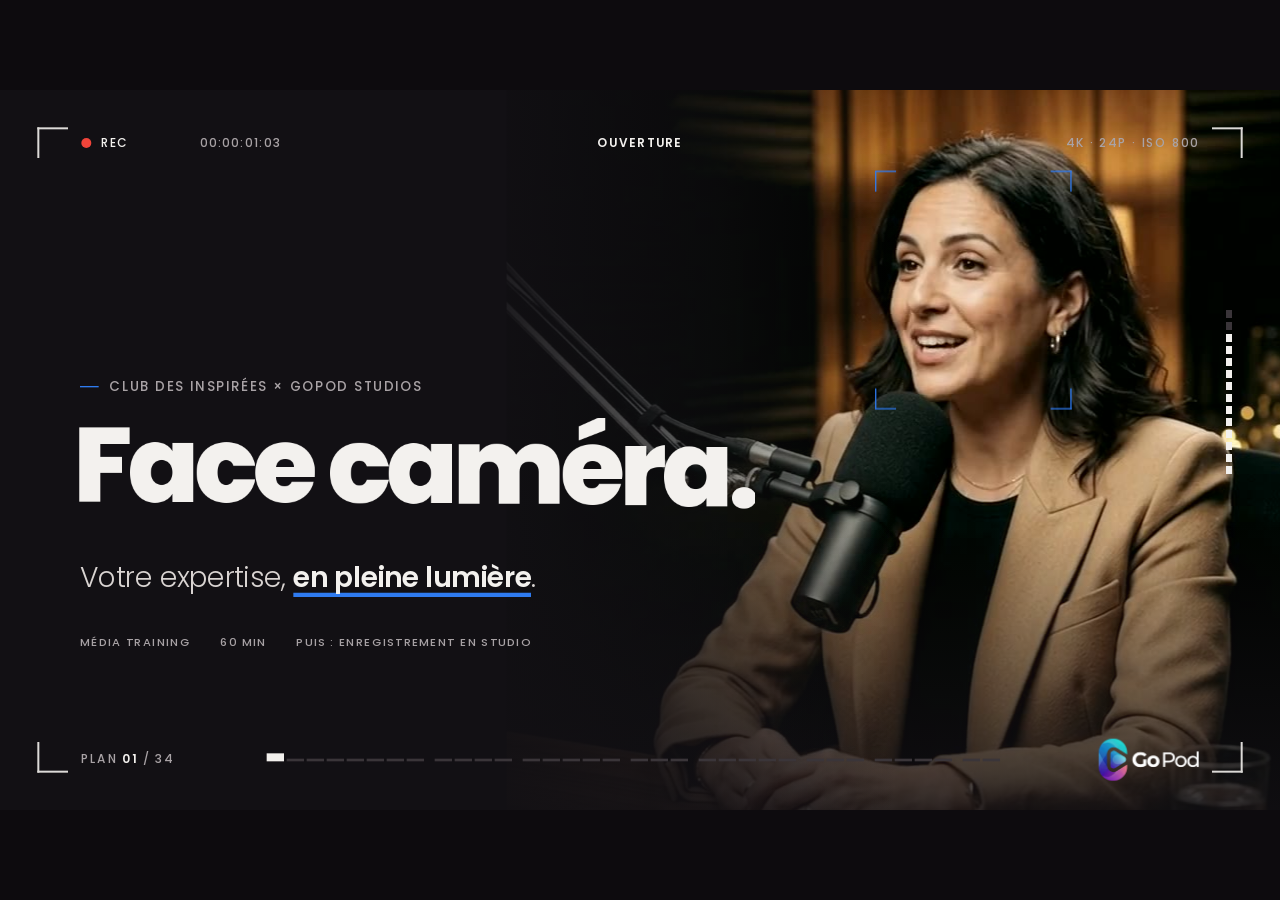
==== commit e76ec16c: "Ajout de la page Vocal fry et voix d'emprunt (extrait ABC News) Co-Authored-By: Claude Opus 5.5 <nor" ====
--- a/index.html
+++ b/index.html
@@ -245,6 +245,33 @@
   </div>
   <div class="voss" data-s="1" data-a="up"><b>L'astuce de Chris Voss :</b> la voix de l'animateur de radio de nuit. Plus grave, plus lente, qui descend en fin de phrase. Elle rassure.</div>
   <aside class="notes" data-time="0:27 – 0:29">Les 5 réglages arrivent comme sur une table de mixage. Faire tester chaque réglage en une phrase, toutes ensemble (« Bonjour, je m'appelle… » lentement, puis avec une pause, puis en descendant en fin de phrase). Inspiré du talk TED de Julian Treasure, « How to speak so that people want to listen ». Clic : l'astuce de Chris Voss (MasterClass de négociation) : la voix grave et lente de l'animateur de radio de nuit, qui installe le calme et l'autorité.</aside>
+</section>
+
+<!-- ================= 15b VOCAL FRY ================= -->
+<section class="s" id="fry" data-chap="2" data-title="Vocal fry et voix d'emprunt (vidéo)">
+  <div class="eyebrow" data-a="up">La voix · cas d'école · Theranos</div>
+  <h2 class="t m split">La voix d'emprunt s'entend</h2>
+  <div class="player" data-a="wipe">
+    <div class="poster"><img src="https://i.ytimg.com/vi/MjWS8hQk188/hqdefault.jpg" alt="Elizabeth Holmes, fondatrice de Theranos"><div class="play"><i></i></div></div>
+    <div class="frame"></div>
+    <div class="ov"><span class="tl">● Archive · ABC News · 2019</span><span class="tr2">Extrait 5:50 → 7:00 · VO</span></div>
+  </div>
+  <div class="who" data-a="up">
+    <div class="label">Elizabeth Holmes</div>
+    <p>Fondatrice de Theranos, start-up de tests sanguins valorisée jusqu'à 9 milliards de dollars. Condamnée en 2022 pour fraude envers ses investisseurs.</p>
+    <p class="mute">Sa marque de fabrique : col roulé noir… et une voix de baryton.</p>
+  </div>
+  <blockquote class="quote" data-s="1" data-a="up">« Ce n'était pas sa vraie voix. Un soir, à une fête de l'entreprise, elle est sortie du personnage. »<cite>Ana Arriola, ancienne cadre de Theranos</cite></blockquote>
+  <div class="explain" data-s="2" data-a="fade">
+    <div class="label">Pourquoi ça dessert</div>
+    <div class="lessons">
+      <div><b>01</b><h3>Le faux s'entend</h3><p>Une voix forcée crée un décalage entre ce qu'on voit et ce qu'on entend. L'oreille le repère, et le doute s'installe.</p></div>
+      <div><b>02</b><h3>Le vocal fry coûte cher</h3><p>Voix qui grésille en fin de phrase quand on force le grave. Face à la même phrase dite normalement, plus de 80 % des auditeurs jugent le fry moins compétent, moins fiable, moins embauchable. Les femmes sont plus pénalisées.</p></div>
+      <div><b>03</b><h3>La gravité vient du souffle</h3><p>Respirez par le ventre et descendez en fin de phrase. Votre voix, posée : pas celle d'une autre.</p></div>
+    </div>
+  </div>
+  <div class="src">Sources : ABC News, « The Dropout », 2019 ; R. C. Anderson, C. A. Klofstad et al., PLOS ONE, 2014 (800 auditeurs)</div>
+  <aside class="notes" data-time="0:29 – 0:30 (1 min 30, à reprendre sur l'échauffement)">Clic 1 : l'extrait d'ABC News se lance (70 s, en anglais, sous-titres activés si disponibles ; il faut Internet). On y entend sa voix de baryton sur scène, puis le témoignage d'Ana Arriola (elle « sortait du personnage » en soirée), un extrait d'une interview NPR de 2005 avec une voix nettement plus haute, et Phyllis Gardner, professeure à Stanford : « Quand elle est venue me voir, elle n'avait pas une voix grave. » Par honnêteté : sa famille affirme que c'est sa voix naturelle. Nuance à dire : ce n'est pas du vocal fry au sens strict, c'est une voix abaissée et tenue en permanence ; le vocal fry est sa version quotidienne, le grésillement en fin de phrase quand on force le grave ou qu'on manque de souffle. Clic 2 : les 3 leçons. L'étude de 2014 (PLOS ONE) : 7 femmes et 7 hommes disent la même phrase avec et sans fry ; 800 auditeurs choisissent la voix normale dans plus de 80 % des cas, sur la compétence, l'éducation, la confiance, l'attrait et l'embauche, et les femmes sont plus pénalisées. Lien avec la page précédente : la voix de radio de nuit de Chris Voss vient du souffle et du rythme, pas d'une gorge écrasée.</aside>
 </section>
 
 <!-- ================= 16 ÉCHAUFFEMENT ================= -->
--- a/deck.css
+++ b/deck.css
@@ -296,6 +296,28 @@
 #voix .voss{position:absolute;left:120px;right:120px;top:740px;border-left:4px solid var(--blue);padding:8px 0 8px 28px;font-size:26px;font-weight:300;color:var(--ink2);max-width:1400px}
 #voix .voss b{font-weight:600;color:var(--ink)}
 
+/* vocal fry */
+#fry .player{position:absolute;left:120px;top:340px;width:960px;height:540px;background:#000;overflow:hidden}
+#fry .poster{position:absolute;inset:0;cursor:pointer;pointer-events:auto}
+#fry .poster img{width:100%;height:100%;object-fit:cover;filter:saturate(.85) brightness(.75)}
+#fry .play{position:absolute;left:50%;top:50%;width:120px;height:120px;margin:-60px 0 0 -60px;border-radius:50%;border:2px solid var(--ink);display:grid;place-items:center;background:rgba(18,16,20,.35)}
+#fry .play i{width:0;height:0;border-left:34px solid var(--ink);border-top:21px solid transparent;border-bottom:21px solid transparent;margin-left:8px}
+#fry .frame{position:absolute;inset:0}
+#fry .frame iframe{width:100%;height:100%;border:0;display:block}
+#fry .ov{position:absolute;left:0;right:0;top:0;padding:18px 22px;display:flex;justify-content:space-between;font-size:15px;font-weight:600;letter-spacing:.14em;text-transform:uppercase;pointer-events:none;background:linear-gradient(180deg,rgba(0,0,0,.55),rgba(0,0,0,0))}
+#fry .player.on .ov{opacity:0;transition:opacity .6s 2s}
+#fry .who{position:absolute;left:1150px;right:120px;top:340px}
+#fry .who p{font-size:24px;line-height:1.45;color:var(--ink2);margin-top:14px}
+#fry .who p.mute{color:var(--mute);font-size:21px}
+#fry .quote{position:absolute;left:1150px;right:120px;top:640px;border-left:4px solid var(--blue);padding-left:26px;font-size:28px;font-weight:600;letter-spacing:-.015em;line-height:1.3}
+#fry .quote cite{display:block;font-style:normal;font-weight:400;font-size:17px;letter-spacing:.06em;color:var(--mute);margin-top:12px}
+#fry .explain{position:absolute;left:120px;right:120px;top:330px;bottom:160px;background:var(--bg);z-index:5}
+#fry .lessons{display:grid;grid-template-columns:repeat(3,1fr);gap:40px;margin-top:30px}
+#fry .lessons div{border-top:2px solid var(--line2);padding-top:22px}
+#fry .lessons b{font-size:44px;font-weight:300;color:var(--blue)}
+#fry .lessons h3{font-size:38px;font-weight:700;letter-spacing:-.03em;margin-top:10px;line-height:1.1}
+#fry .lessons p{font-size:22px;line-height:1.5;color:var(--ink2);margin-top:14px}
+
 /* échauffement */
 #breath .circ{position:absolute;left:150px;top:300px;width:480px;height:480px;display:grid;place-items:center}
 #breath .circ .o{position:absolute;inset:0;border-radius:50%;border:2px solid var(--line2)}
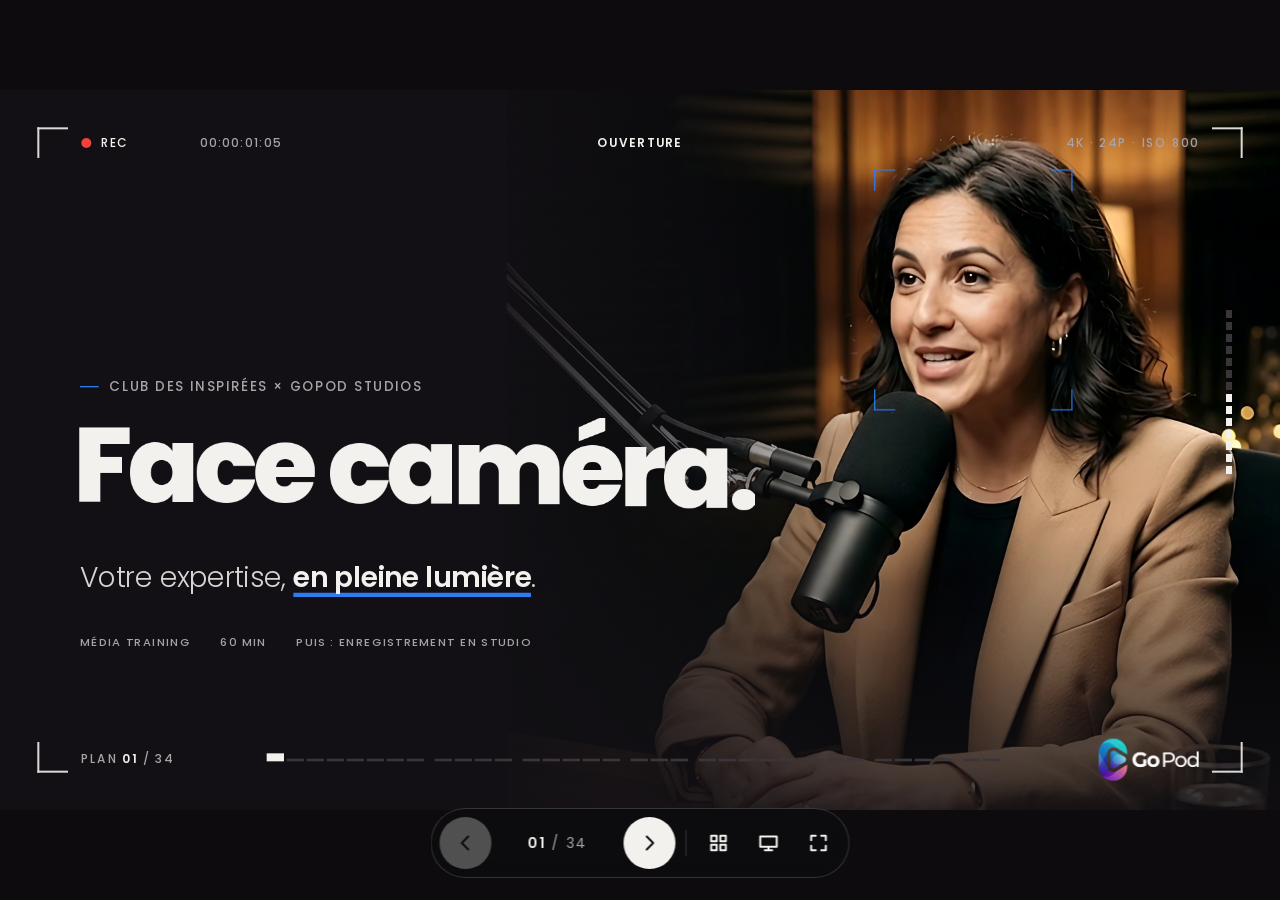
==== commit 2d6aa42b: "Navigation à l'écran, corrections pages 6, 7, 8, 11, tenue unique, vidéos en meilleure qualité Co-Au" ====
--- a/index.html
+++ b/index.html
@@ -185,13 +185,12 @@
   <div class="src">Environ 105 mots, soit 45 secondes avec les respirations. Personnage et chiffres fictifs.</div>
   <div class="prompter">
     <div class="ln" data-line="1" data-a="up"><span class="k">Accroche</span><p>Vous avez créé votre entreprise pour faire ce que vous aimez… pas pour passer vos dimanches sur vos factures.</p></div>
-    <div class="ln" data-line="2" data-a="up"><span class="k">Cible</span><p>Je suis Nadia, expert-comptable. J'accompagne les créatrices et les indépendantes qui veulent enfin comprendre leurs chiffres.</p></div>
-    <div class="ln" data-line="3" data-a="up"><span class="k">Déclic</span><p>Avec moi, la compta n'est plus une corvée : c'est un tableau de bord qui vous dit quand investir, combien vous verser, et quand dire non.</p></div>
-    <div class="ln" data-line="4" data-a="up"><span class="k">Preuve</span><p>L'an dernier, une cliente fleuriste a augmenté sa rémunération de 40 % sans travailler une heure de plus.</p></div>
-    <div class="ln" data-line="5" data-a="up"><span class="k">Invitation</span><p>Vous voulez savoir ce que vos chiffres essaient de vous dire ? Écrivez-moi « CHIFFRES » en message privé.</p></div>
-  </div>
-  <div data-s="1"></div><div data-s="2"></div><div data-s="3"></div><div data-s="4"></div>
-  <aside class="notes" data-time="0:15 – 0:16">Le prompteur éclaire une ligne à la fois : lire à voix haute, un clic par ligne, en marquant les pauses. Faire remarquer : l'accroche parle d'elles, pas de Nadia ; la preuve est un chiffre et une personne ; l'invitation est un seul geste, simple. Personnage et chiffres sont fictifs, c'est un modèle. Puis : « À vous. »</aside>
+    <div class="ln" data-line="2" data-s="1" data-a="up"><span class="k">Cible</span><p>Je suis Nadia, expert-comptable. J'accompagne les créatrices et les indépendantes qui veulent enfin comprendre leurs chiffres.</p></div>
+    <div class="ln" data-line="3" data-s="2" data-a="up"><span class="k">Déclic</span><p>Avec moi, la compta n'est plus une corvée : c'est un tableau de bord qui vous dit quand investir, combien vous verser, et quand dire non.</p></div>
+    <div class="ln" data-line="4" data-s="3" data-a="up"><span class="k">Preuve</span><p>L'an dernier, une cliente fleuriste a augmenté sa rémunération de 40 % sans travailler une heure de plus.</p></div>
+    <div class="ln" data-line="5" data-s="4" data-a="up"><span class="k">Invitation</span><p>Vous voulez savoir ce que vos chiffres essaient de vous dire ? Écrivez-moi « CHIFFRES » en message privé.</p></div>
+  </div>
+  <aside class="notes" data-time="0:15 – 0:16">Le prompteur fait apparaître une ligne par clic (les points à côté du numéro de page montrent les clics restants) : lire à voix haute, en marquant les pauses. Faire remarquer : l'accroche parle d'elles, pas de Nadia ; la preuve est un chiffre et une personne ; l'invitation est un seul geste, simple. Personnage et chiffres sont fictifs, c'est un modèle. Puis : « À vous. »</aside>
 </section>
 
 <!-- ================= 12 ATELIER PITCH ================= -->
@@ -254,7 +253,7 @@
   <div class="player" data-a="wipe">
     <div class="poster"><img src="https://i.ytimg.com/vi/MjWS8hQk188/hqdefault.jpg" alt="Elizabeth Holmes, fondatrice de Theranos"><div class="play"><i></i></div></div>
     <div class="frame"></div>
-    <div class="ov"><span class="tl">● Archive · ABC News · 2019</span><span class="tr2">Extrait 5:50 → 7:00 · VO</span></div>
+    <div class="ov"><span class="tl">● Archive · ABC News · 2019</span><span class="tr2">Extrait 5:54 → 7:00 · VO</span></div>
   </div>
   <div class="who" data-a="up">
     <div class="label">Elizabeth Holmes</div>
@@ -271,7 +270,7 @@
     </div>
   </div>
   <div class="src">Sources : ABC News, « The Dropout », 2019 ; R. C. Anderson, C. A. Klofstad et al., PLOS ONE, 2014 (800 auditeurs)</div>
-  <aside class="notes" data-time="0:29 – 0:30 (1 min 30, à reprendre sur l'échauffement)">Clic 1 : l'extrait d'ABC News se lance (70 s, en anglais, sous-titres activés si disponibles ; il faut Internet). On y entend sa voix de baryton sur scène, puis le témoignage d'Ana Arriola (elle « sortait du personnage » en soirée), un extrait d'une interview NPR de 2005 avec une voix nettement plus haute, et Phyllis Gardner, professeure à Stanford : « Quand elle est venue me voir, elle n'avait pas une voix grave. » Par honnêteté : sa famille affirme que c'est sa voix naturelle. Nuance à dire : ce n'est pas du vocal fry au sens strict, c'est une voix abaissée et tenue en permanence ; le vocal fry est sa version quotidienne, le grésillement en fin de phrase quand on force le grave ou qu'on manque de souffle. Clic 2 : les 3 leçons. L'étude de 2014 (PLOS ONE) : 7 femmes et 7 hommes disent la même phrase avec et sans fry ; 800 auditeurs choisissent la voix normale dans plus de 80 % des cas, sur la compétence, l'éducation, la confiance, l'attrait et l'embauche, et les femmes sont plus pénalisées. Lien avec la page précédente : la voix de radio de nuit de Chris Voss vient du souffle et du rythme, pas d'une gorge écrasée.</aside>
+  <aside class="notes" data-time="0:29 – 0:30 (1 min 30, à reprendre sur l'échauffement)">Clic 1 : l'extrait d'ABC News se lance sur « Elizabeth's transformation didn't end there » (66 s, en anglais, sous-titres activés si disponibles ; il faut Internet). On y entend sa voix de baryton sur scène, puis le témoignage d'Ana Arriola (elle « sortait du personnage » en soirée), un extrait d'une interview NPR de 2005 avec une voix nettement plus haute, et Phyllis Gardner, professeure à Stanford : « Quand elle est venue me voir, elle n'avait pas une voix grave. » Par honnêteté : sa famille affirme que c'est sa voix naturelle. Nuance à dire : ce n'est pas du vocal fry au sens strict, c'est une voix abaissée et tenue en permanence ; le vocal fry est sa version quotidienne, le grésillement en fin de phrase quand on force le grave ou qu'on manque de souffle. Clic 2 : les 3 leçons. L'étude de 2014 (PLOS ONE) : 7 femmes et 7 hommes disent la même phrase avec et sans fry ; 800 auditeurs choisissent la voix normale dans plus de 80 % des cas, sur la compétence, l'éducation, la confiance, l'attrait et l'embauche, et les femmes sont plus pénalisées. Lien avec la page précédente : la voix de radio de nuit de Chris Voss vient du souffle et du rythme, pas d'une gorge écrasée.</aside>
 </section>
 
 <!-- ================= 16 ÉCHAUFFEMENT ================= -->
@@ -417,8 +416,8 @@
       <ul class="no" data-a="up"><h4>Plutôt non</h4><li>Fines rayures, petits carreaux : ils « vibrent » à l'image (moiré)</li><li>Blanc éclatant ou noir total : ils écrasent les détails</li><li>Logos et messages imprimés</li><li>Bijoux qui tintent : le micro les entend</li></ul>
     </div>
   </div>
-  <div class="foot" data-s="1" data-a="up"><b>Apportez 2 tenues :</b> on choisit devant l'écran de contrôle.</div>
-  <aside class="notes" data-time="0:50 – 0:52">Stylisme. Règle simple : la caméra aime les aplats de couleur et déteste les motifs serrés, qui créent un effet de moiré. Le blanc pur « brûle » et le noir total « bouche » l'image. Avec un micro de studio, bracelets et grandes boucles qui s'entrechoquent s'entendent : on les garde discrets. Conseil : choisir une couleur signature, la porter à chaque vidéo, elle devient une marque.</aside>
+  <div class="foot" data-s="1" data-a="up"><b>Une seule tenue :</b> celle de votre enregistrement. On la vérifie ensemble devant l'écran de contrôle.</div>
+  <aside class="notes" data-time="0:50 – 0:52">Stylisme. Règle simple : la caméra aime les aplats de couleur et déteste les motifs serrés, qui créent un effet de moiré. Le blanc pur « brûle » et le noir total « bouche » l'image. Avec un micro de studio, bracelets et grandes boucles qui s'entrechoquent s'entendent : on les garde discrets. Une seule tenue par personne : c'est celle de l'enregistrement solo, on la vérifie devant l'écran de contrôle. Conseil : choisir une couleur signature, la porter à chaque vidéo, elle devient une marque.</aside>
 </section>
 
 <!-- ================= 26 MAKE-UP ================= -->
@@ -517,7 +516,7 @@
   <h2 class="t m split">Avant d'entrer en studio</h2>
   <div class="list">
     <div class="li" data-a="up"><i class="box"></i><span>Mon pitch chronométré : 60 s, pas plus</span></div>
-    <div class="li" data-a="up"><i class="box"></i><span>Ma tenue validée, et une de rechange</span></div>
+    <div class="li" data-a="up"><i class="box"></i><span>Ma tenue validée, unie et mate</span></div>
     <div class="li" data-a="up"><i class="box"></i><span>Mes mots-clés notés, pas tout le texte</span></div>
     <div class="li" data-a="up"><i class="box"></i><span>Poudre, baume à lèvres, brosse</span></div>
     <div class="li" data-a="up"><i class="box"></i><span>Ma première phrase connue par cœur</span></div>
--- a/deck.css
+++ b/deck.css
@@ -535,3 +535,28 @@
 @media (prefers-reduced-motion:reduce){
   *{animation-duration:0s!important;transition-duration:0s!important}
 }
+
+/* étapes restantes dans le HUD */
+.sdots{display:inline-flex;gap:6px;margin-left:14px;vertical-align:middle}
+.sdots i{display:block;width:9px;height:9px;border-radius:50%;border:1.5px solid var(--mute)}
+.sdots i.on{background:var(--blue);border-color:var(--blue)}
+/* barre de navigation */
+#nav{position:fixed;left:50%;bottom:22px;transform:translate(-50%,16px);z-index:120;display:flex;align-items:center;gap:6px;padding:8px;background:rgba(13,11,14,.82);border:1px solid var(--line2);border-radius:999px;backdrop-filter:blur(10px);-webkit-backdrop-filter:blur(10px);opacity:0;pointer-events:none;transition:opacity .35s var(--ease),transform .35s var(--ease)}
+body.nav-on #nav,#nav:hover{opacity:1;transform:translate(-50%,0);pointer-events:auto}
+#nav button{all:unset;cursor:pointer;width:44px;height:44px;border-radius:50%;display:grid;place-items:center;color:var(--ink);transition:background .2s}
+#nav button:hover{background:rgba(243,241,238,.12)}
+#nav button:disabled{opacity:.3;cursor:default;background:none}
+#nav #nav-prev,#nav #nav-next{width:52px;height:52px;background:var(--ink);color:var(--bg)}
+#nav #nav-prev:hover,#nav #nav-next:hover{background:#fff}
+#nav #nav-prev:disabled,#nav #nav-next:disabled{background:var(--ink)}
+#nav svg{width:22px;height:22px;fill:none;stroke:currentColor;stroke-width:2.2;stroke-linecap:round;stroke-linejoin:round}
+#nav-pos{min-width:120px;text-align:center;font-size:14px;letter-spacing:.12em;color:var(--mute);font-variant-numeric:tabular-nums}
+#nav-pos b{color:var(--ink);font-weight:600}
+#nav .sep{width:1px;height:26px;background:var(--line2);margin:0 4px}
+.edge{position:fixed;top:0;bottom:0;width:9vw;z-index:110;cursor:pointer;display:flex;align-items:center;justify-content:center;opacity:0;transition:opacity .3s}
+.edge-l{left:0}.edge-r{right:0}
+body.nav-on .edge:hover{opacity:1}
+.edge svg{width:46px;height:46px;padding:10px;border-radius:50%;background:rgba(13,11,14,.7);fill:none;stroke:var(--ink);stroke-width:2.2;stroke-linecap:round;stroke-linejoin:round}
+body.presenter #nav,body.presenter .edge,body.ov .edge{display:none}
+/* chiffres en bleu */
+#avi .stat .n,#insp .p .n{color:var(--blue)}
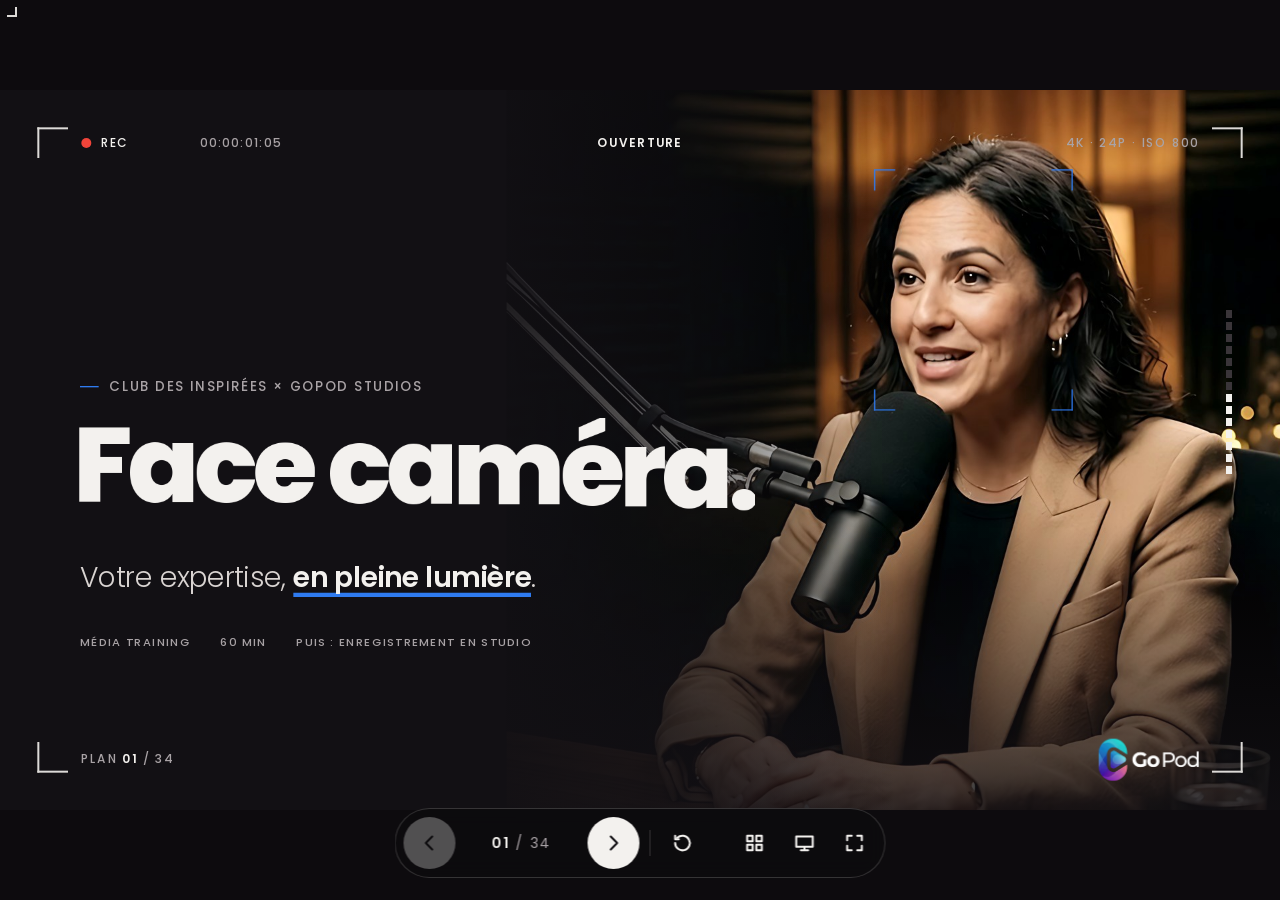
==== commit 9e30b655: "Code promo INSPIREES (-20 %) sur la slide GoPod et la checklist Co-Authored-By: Claude Opus 5.5 <nor" ====
--- a/index.html
+++ b/index.html
@@ -494,8 +494,8 @@
     <div data-a="up"><h3>Un rendu professionnel</h3><p>Son, lumière et cadre qui inspirent confiance dès la première seconde.</p></div>
     <div data-a="up"><h3>Une séance, du contenu pour longtemps</h3><p>Une vidéo longue et des clips prêts à publier, montés en motion design.</p></div>
   </div>
-  <div class="offer" data-s="1" data-a="up"><span>Offre Club des Inspirées : [à préciser]</span><a>gopod.fr</a></div>
-  <aside class="notes" data-time="0:56 – 0:57">Le quatrième scénario. GoPod, c'est un studio automatisé à Saint-Herblain : tout est réglé avant votre arrivée, une seule personne fait tourner le studio, et la post-production assistée par IA livre la vidéo pré-montée et les clips en moins de 48 h. Pour des pros qui manquent de temps : zéro technique, zéro montage, un rendu qui renforce leur crédibilité. Clic : l'offre réservée au Club (à compléter avant la séance).</aside>
+  <div class="offer" data-s="1" data-a="up"><span class="lbl">Club des Inspirées · −20&nbsp;% sur votre prochaine session</span><b class="code">INSPIREES</b><a>gopod.fr</a></div>
+  <aside class="notes" data-time="0:56 – 0:57">Le quatrième scénario. GoPod, c'est un studio automatisé à Saint-Herblain : tout est réglé avant votre arrivée, une seule personne fait tourner le studio, et la post-production assistée par IA livre la vidéo pré-montée et les clips en moins de 48 h. Pour des pros qui manquent de temps : zéro technique, zéro montage, un rendu qui renforce leur crédibilité. Clic : le code promo INSPIREES, −20 % sur leur prochaine session chez GoPod. Dites-le, épelez-le, il est aussi sur la checklist du téléphone.</aside>
 </section>
 
 <!-- ================= 31 RÉSULTATS ================= -->
--- a/deck.css
+++ b/deck.css
@@ -467,6 +467,7 @@
 #gopod .feat p{font-size:19px;color:var(--mute);margin-top:10px;line-height:1.45}
 #gopod .offer{position:absolute;left:120px;top:850px;display:flex;align-items:center;gap:26px}
 #gopod .offer span{font-size:24px;font-weight:600;background:var(--ink);color:var(--bg);padding:14px 24px}
+#gopod .offer .code{font-size:30px;font-weight:700;letter-spacing:.16em;color:var(--blue);border:2px solid var(--blue);padding:10px 22px}
 #gopod .offer a{font-size:24px;color:var(--ink);text-decoration:none;letter-spacing:.04em}
 
 /* résultats */
@@ -560,3 +561,112 @@
 body.presenter #nav,body.presenter .edge,body.ov .edge{display:none}
 /* chiffres en bleu */
 #avi .stat .n,#insp .p .n{color:var(--blue)}
+
+/* =========================================================
+   Passe Awwwards : lisibilité en projection, équilibre vertical,
+   rythme, détails (curseur viseur)
+   ========================================================= */
+:root{--dim:#8A8387}
+.src{font-size:18px}
+.lede{font-size:34px}
+/* corps de texte : 24 px minimum à 1920 (lisible au fond d'une salle) */
+#promesse .clip p,#avi .stat p,#insp .p p,#atelier .st p,#regard .tip p,#voix .ch p,#breath .ex p,#interview .role p,#cadre .lt p,#gopod .feat p,#style .lists li,#makeup .list div{font-size:24px;line-height:1.42}
+#promesse .tracks{margin-top:56px;gap:18px}
+#promesse .tr .clip{padding:30px 38px}
+#promesse .clip h3{font-size:44px}
+#promesse .prog{top:820px}
+#promesse .prog span{font-size:17px}
+/* méthode */
+#methode .track{height:140px}
+#methode .clipx .nm{font-size:32px}
+#methode .cards{top:620px}
+#methode .cards div{font-size:23px}
+#methode .cards b{font-size:27px}
+/* regard : on occupe toute la hauteur */
+#regard .lens{left:710px;top:300px;width:500px;height:500px}
+#regard .lens i:nth-child(2){inset:62px}#regard .lens i:nth-child(3){inset:138px}#regard .lens i:nth-child(4){inset:218px}
+#regard .tip{width:560px}
+#regard .tip h3{font-size:40px}
+#regard .t1,#regard .t2{top:330px}#regard .t3,#regard .t4{top:630px}
+#regard .astuce{top:860px;font-size:28px}
+/* voix : faders plus hauts */
+#voix .desk{top:340px}
+#voix .rail{height:390px}
+#voix .ch h3{font-size:34px}
+#voix .voss{top:800px;font-size:28px}
+/* vocal fry : leçons */
+#fry .lessons{margin-top:40px;gap:56px}
+#fry .lessons h3{font-size:44px}
+#fry .lessons p{font-size:25px}
+/* échauffement */
+#breath .circ{width:540px;height:540px;top:290px}
+#breath .ex h3{font-size:38px}
+/* interview */
+#interview .roles{top:430px}
+#interview .role{height:330px;padding:36px 38px}
+#interview .role h3{font-size:46px}
+#interview .rot{top:810px;font-size:28px}
+/* cartes questions */
+#cartes .deck6{top:330px;gap:22px}
+#cartes .qc{height:215px;padding:28px 32px}
+#cartes .qc p{font-size:32px}
+#cartes .grille{top:820px}
+#cartes .grille span{font-size:24px}
+/* CADRE */
+#cadre .lt{grid-template-columns:100px 320px 1fr;padding-top:16px}
+#cadre .lt h3{font-size:34px}
+#cadre .bad blockquote{font-size:44px}
+#cadre .bad p{font-size:24px}
+/* itérer */
+#iterer .left{width:520px}
+#iterer .left .t{font-size:64px}
+#iterer .b{font-size:27px}
+#iterer .gold{font-size:26px;width:480px;top:720px}
+/* quiz style */
+#qstyle .it{height:440px;padding:34px}
+#qstyle .it h3{font-size:42px}
+#qstyle .it .ver{font-size:24px}
+#qstyle .end{top:850px;font-size:34px}
+/* vrais coûts */
+#couts .row span{font-size:19px}
+#couts .tot b{font-size:52px}
+#couts .tot span{font-size:19px}
+/* GoPod */
+#gopod .feat h3{font-size:31px}
+/* résultats */
+#res .two{top:350px}
+#res .r .n{font-size:200px}
+#res .r p{font-size:25px}
+#res .end{top:860px;font-size:34px}
+/* checklist */
+#check .li{font-size:30px;padding:22px 0}
+#check .next{top:850px;font-size:34px}
+/* stylisme / make-up */
+#makeup .list div{grid-template-columns:290px 1fr;padding:19px 0}
+/* ouvertures de chapitre : les références deviennent une ligne d'étiquettes */
+.chap .refs{right:auto;left:120px;top:880px;flex-direction:row;align-items:center;gap:12px;flex-wrap:wrap;max-width:1500px}
+.chap .refs span{font-size:20px;padding:10px 18px}
+.chap .sub{top:790px}
+/* barre de navigation : la frise de progression s'efface quand la barre apparaît */
+body.nav-on #h-prog{opacity:0;transition:opacity .3s}
+#h-prog{transition:opacity .3s}
+/* curseur viseur : quatre coins qui font la mise au point au clic */
+#reticle{position:fixed;left:0;top:0;width:34px;height:34px;margin:-17px 0 0 -17px;pointer-events:none;z-index:300;opacity:0;transition:opacity .25s,width .25s var(--ease),height .25s var(--ease),margin .25s var(--ease)}
+#reticle i{position:absolute;width:10px;height:10px;border:2px solid var(--ink)}
+#reticle i:nth-child(1){left:0;top:0;border-right:0;border-bottom:0}#reticle i:nth-child(2){right:0;top:0;border-left:0;border-bottom:0}
+#reticle i:nth-child(3){left:0;bottom:0;border-right:0;border-top:0}#reticle i:nth-child(4){right:0;bottom:0;border-left:0;border-top:0}
+body.nav-on #reticle{opacity:.9}
+body.reticle-on,body.reticle-on *{cursor:none!important}
+body.reticle-on #nav,body.reticle-on #nav *,body.reticle-on .edge{cursor:pointer!important}
+#reticle.hit{width:22px;height:22px;margin:-11px 0 0 -11px}
+#reticle.hit i{border-color:var(--blue)}
+#reticle.btn{opacity:0!important}
+@media (hover:none){#reticle{display:none}}
+#fry .explain{display:flex;flex-direction:column;justify-content:center;padding-bottom:40px}
+#voix .ch{grid-template-columns:36px 1fr;gap:18px}
+
+/* bouton de remise à zéro : deux clics (le premier arme, le second confirme) */
+#nav #nav-reset{width:auto;min-width:44px;padding:0 11px;border-radius:999px;gap:8px;display:flex;align-items:center;transition:background .2s,color .2s}
+#nav #nav-reset span{display:none;font:600 13px Poppins;letter-spacing:.06em;white-space:nowrap}
+#nav #nav-reset.arm{background:var(--rec);color:#fff;padding:0 16px}
+#nav #nav-reset.arm span{display:inline}
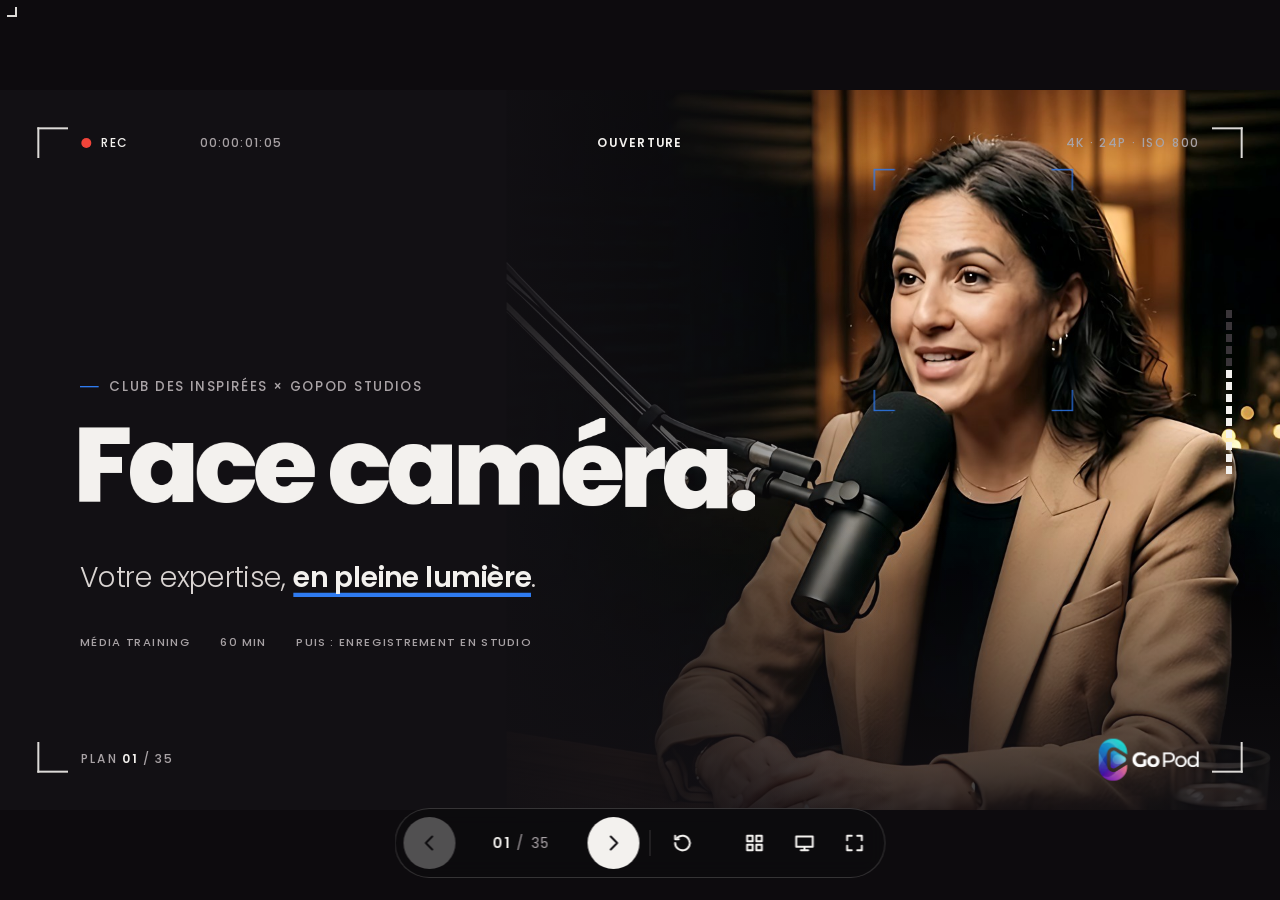
==== commit 2c55ae2e: "Inscription des participantes (page, slide QR, onglet) et attribution Mehrabian Co-Authored-By: Clau" ====
--- a/index.html
+++ b/index.html
@@ -80,6 +80,7 @@
 <section class="s qz" id="mythe" data-chap="0" data-title="Quiz 2 · Vrai ou faux (vote)" data-poll="q2">
   <div class="eyebrow" data-a="up">Quiz 02 / 03 · Vrai ou faux ?</div>
   <blockquote class="split">« 93 % de la communication passe par le non-verbal. »</blockquote>
+  <div class="cite" data-a="fade">— Attribué à Albert Mehrabian, psychologue à UCLA (1967)</div>
   <div class="vf takes" data-takes="q2" style="grid-template-columns:1fr 1fr">
     <div class="take" data-opt="VRAI" data-a="up"><div class="fill"></div><div class="k"><span>Prise A</span><span class="pc" data-pc="q2:VRAI"></span></div><div class="v">Vrai</div></div>
     <div class="take win" data-opt="FAUX" data-a="up"><div class="fill"></div><div class="k"><span>Prise B</span><span class="pc" data-pc="q2:FAUX"></span></div><div class="v">Faux</div></div>
@@ -510,7 +511,21 @@
   <aside class="notes" data-time="0:57 – 0:58">Les compteurs défilent à l'affichage. Mélissa, créatrice de contenu, faisait environ 3 000 vues en moyenne par reel ; avec des vidéos tournées chez GoPod, plusieurs reels ont atteint 200 000 vues. Patrick Lesage, expert du sommeil, a franchi les 15 000 abonnés sur LinkedIn (il en avait déjà plus de 10 000). Message : la qualité ne fait pas tout, mais elle rend la régularité tenable, et c'est la régularité qui paie.</aside>
 </section>
 
-<!-- ================= 32 CHECKLIST ================= -->
+<!-- ================= 32 INSCRIPTION ================= -->
+<section class="s" id="inscr" data-chap="7" data-title="Inscription vidéo">
+  <div class="eyebrow" data-a="up">Avant le studio · 1 minute</div>
+  <h2 class="t split">Votre vidéo, à votre nom.</h2>
+  <div class="steps">
+    <div class="st" data-a="up"><b>01</b><span>Scannez et remplissez vos coordonnées.</span></div>
+    <div class="st" data-a="up"><b>02</b><span>Vous recevez votre <em>numéro de passage</em>.</span></div>
+    <div class="st" data-a="up"><b>03</b><span>En studio, montrez-le à la caméra en début de prise.</span></div>
+  </div>
+  <div class="qr big" data-qr="inscription" data-qr-page="inscription/" data-qr-size="300" data-qr-label="Inscription" data-a="fade"></div>
+  <div class="foot" data-s="1" data-a="up">Votre vidéo vous est envoyée par email, à l'adresse indiquée.</div>
+  <aside class="notes" data-time="0:58">Laisser une minute pour remplir. Le formulaire attribue un numéro de passage (N° 01, 02…) dans l'ordre des inscriptions. En studio, chacune montre son numéro à la caméra au début de sa prise : c'est le clap qui relie la vidéo à son nom dans la feuille « Inscriptions ». Si une participante se trompe, elle corrige depuis la même page, avec le même email : elle garde son numéro. Clic : rappel que la vidéo arrive par email.</aside>
+</section>
+
+<!-- ================= 33 CHECKLIST ================= -->
 <section class="s" id="check" data-chap="7" data-title="Checklist studio">
   <div class="eyebrow" data-a="up">Votre checklist</div>
   <h2 class="t m split">Avant d'entrer en studio</h2>
--- a/deck.css
+++ b/deck.css
@@ -169,6 +169,7 @@
 
 /* quiz 2 */
 #mythe blockquote{font-size:92px;font-weight:700;letter-spacing:-.045em;line-height:1;margin-top:34px;max-width:1450px}
+#mythe .cite{margin-top:26px;font-size:30px;font-weight:500;color:var(--mute);letter-spacing:-.005em}
 #mythe .vf{position:absolute;left:120px;right:620px;top:600px;display:grid;grid-template-columns:1fr 1fr;gap:22px}
 #mythe .vf .take{height:200px}
 #mythe .stamp{position:absolute;left:1150px;top:620px;border:5px solid var(--rec);color:var(--rec);font-size:56px;font-weight:800;letter-spacing:.02em;padding:10px 34px;transform:rotate(-8deg);opacity:0;text-transform:uppercase}
@@ -670,3 +671,15 @@
 #nav #nav-reset span{display:none;font:600 13px Poppins;letter-spacing:.06em;white-space:nowrap}
 #nav #nav-reset.arm{background:var(--rec);color:#fff;padding:0 16px}
 #nav #nav-reset.arm span{display:inline}
+
+/* inscription */
+#inscr .t{position:absolute;left:120px;top:270px;width:800px;font-size:128px;line-height:.92}
+#inscr .eyebrow{position:absolute;left:120px;top:230px}
+#inscr .steps{position:absolute;left:120px;top:600px;width:1200px;display:grid;gap:0}
+#inscr .st{display:grid;grid-template-columns:90px 1fr;align-items:baseline;padding:20px 0;border-top:1px solid var(--line);font-size:32px;font-weight:300}
+#inscr .st b{font-size:22px;font-weight:600;letter-spacing:.12em;color:var(--blue)}
+#inscr .st em{font-style:normal;font-weight:600;color:var(--ink)}
+#inscr .qr.big{position:absolute;right:140px;top:250px;flex-direction:column;align-items:flex-start;gap:26px}
+#inscr .qr.big .qbox{padding:20px;border-radius:14px}
+#inscr .qr.big .qtxt b{font-size:34px}
+#inscr .foot{position:absolute;left:120px;top:930px;font-size:24px;color:var(--mute)}
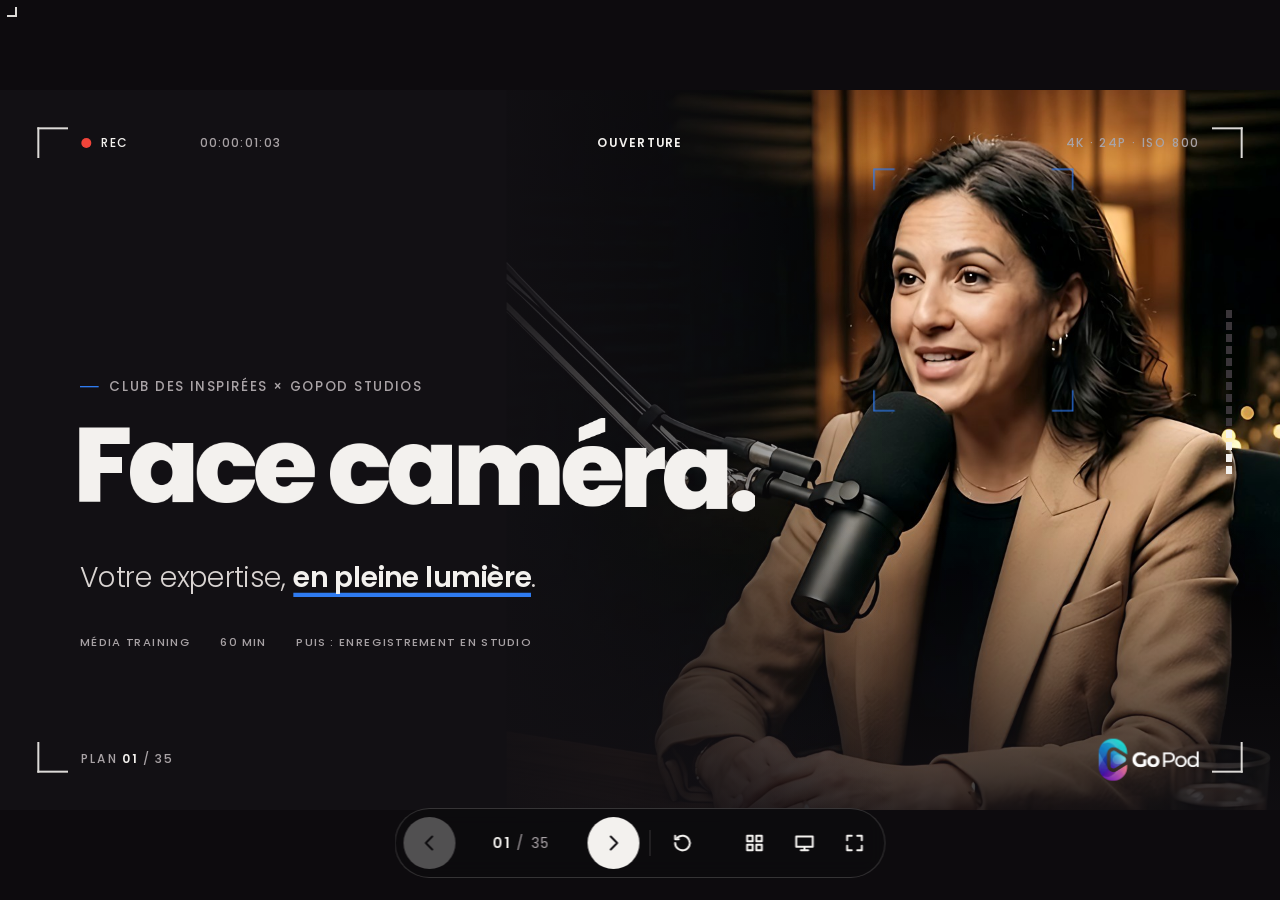
==== commit ae1a9827: "Theranos : lecteur préchargé, lancement fiable au clic, repli muet + bouton son Co-Authored-By: Clau" ====
--- a/index.html
+++ b/index.html
@@ -254,6 +254,7 @@
   <div class="player" data-a="wipe">
     <div class="poster"><img src="https://i.ytimg.com/vi/MjWS8hQk188/hqdefault.jpg" alt="Elizabeth Holmes, fondatrice de Theranos"><div class="play"><i></i></div></div>
     <div class="frame"></div>
+    <button class="snd" type="button" hidden>Activer le son</button>
     <div class="ov"><span class="tl">● Archive · ABC News · 2019</span><span class="tr2">Extrait 5:54 → 7:00 · VO</span></div>
   </div>
   <div class="who" data-a="up">
--- a/deck.css
+++ b/deck.css
@@ -304,6 +304,8 @@
 #fry .play{position:absolute;left:50%;top:50%;width:120px;height:120px;margin:-60px 0 0 -60px;border-radius:50%;border:2px solid var(--ink);display:grid;place-items:center;background:rgba(18,16,20,.35)}
 #fry .play i{width:0;height:0;border-left:34px solid var(--ink);border-top:21px solid transparent;border-bottom:21px solid transparent;margin-left:8px}
 #fry .frame{position:absolute;inset:0}
+#fry .snd{position:absolute;right:22px;bottom:70px;z-index:3;font:600 18px Poppins;letter-spacing:.02em;color:var(--bg);background:var(--ink);border:0;padding:14px 22px;cursor:pointer}
+#fry .snd[hidden]{display:none}
 #fry .frame iframe{width:100%;height:100%;border:0;display:block}
 #fry .ov{position:absolute;left:0;right:0;top:0;padding:18px 22px;display:flex;justify-content:space-between;font-size:15px;font-weight:600;letter-spacing:.14em;text-transform:uppercase;pointer-events:none;background:linear-gradient(180deg,rgba(0,0,0,.55),rgba(0,0,0,0))}
 #fry .player.on .ov{opacity:0;transition:opacity .6s 2s}
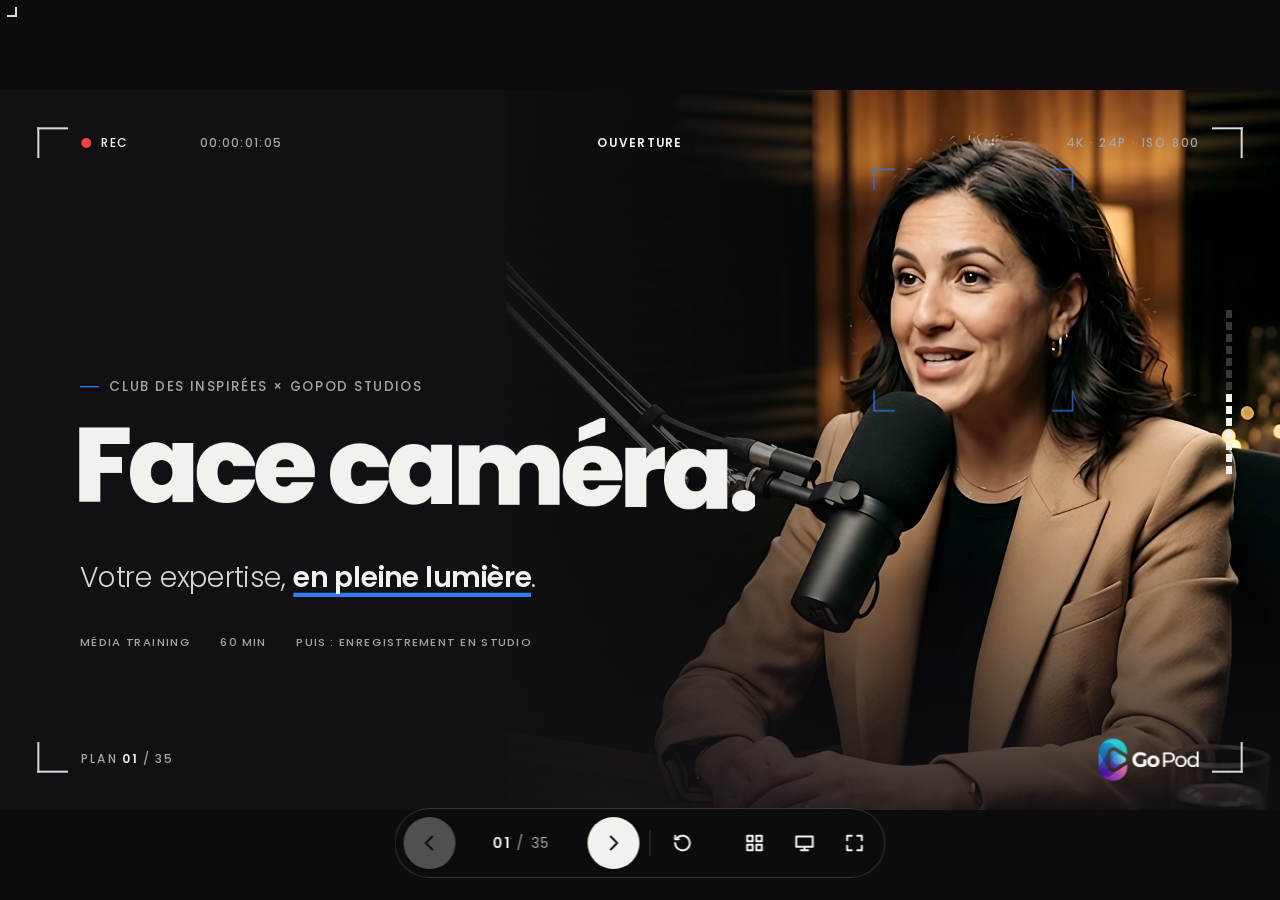
==== commit 6b13fbc0: "Versionne les fichiers du deck pour forcer le rechargement Co-Authored-By: Claude Opus 5.5 <noreply@" ====
--- a/index.html
+++ b/index.html
@@ -8,7 +8,7 @@
 <meta name="description" content="Média training du Club des Inspirées avec GoPod Studios : votre expertise, en pleine lumière.">
 <link rel="preload" href="fonts/poppins-latin-800-normal.woff2" as="font" type="font/woff2" crossorigin>
 <link rel="preload" href="fonts/poppins-latin-300-normal.woff2" as="font" type="font/woff2" crossorigin>
-<link rel="stylesheet" href="deck.css">
+<link rel="stylesheet" href="deck.css?v=20261111c">
 </head>
 <body>
 <div id="stage">
@@ -592,7 +592,7 @@
 
 <script src="vendor/gsap.min.js"></script>
 <script src="vendor/qrcode.js"></script>
-<script src="polls.js"></script>
-<script src="deck.js"></script>
+<script src="polls.js?v=20261111c"></script>
+<script src="deck.js?v=20261111c"></script>
 </body>
 </html>
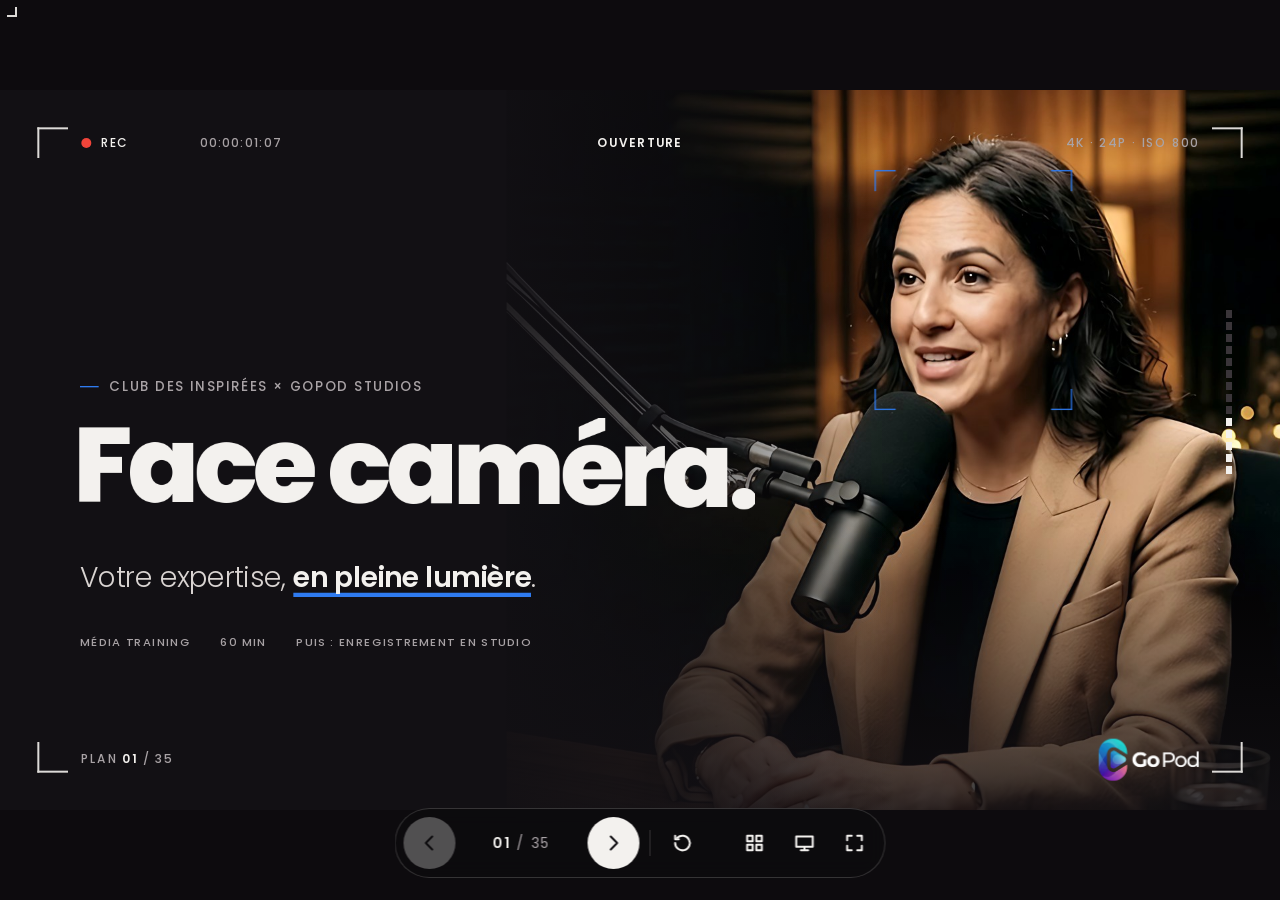
==== commit b6452366: "Page liens (réseaux, site, réservation, code INSPIREES) et QR sur la slide finale Co-Authored-By: Cl" ====
--- a/index.html
+++ b/index.html
@@ -8,7 +8,7 @@
 <meta name="description" content="Média training du Club des Inspirées avec GoPod Studios : votre expertise, en pleine lumière.">
 <link rel="preload" href="fonts/poppins-latin-800-normal.woff2" as="font" type="font/woff2" crossorigin>
 <link rel="preload" href="fonts/poppins-latin-300-normal.woff2" as="font" type="font/woff2" crossorigin>
-<link rel="stylesheet" href="deck.css?v=20261111c">
+<link rel="stylesheet" href="deck.css?v=20261111d">
 </head>
 <body>
 <div id="stage">
@@ -552,7 +552,8 @@
   <h2>À vous la caméra.</h2>
   <div class="sub">On passe en studio : chacune enregistre son pitch de 60 secondes.</div>
   <div class="addr">GoPod Studios · Euptouyou, bâtiment Asturia, 4 rue Édith Piaf, Saint-Herblain · gopod.fr</div>
-  <aside class="notes" data-time="0:59 – 1:00">Fin de la formation. Le compte à rebours 3, 2, 1, Action se lance à l'affichage. Remercier le Club des Inspirées, puis direction le plateau. Garder cette page affichée pendant le changement de salle.</aside>
+  <div class="qr links" data-qr="liens" data-qr-page="liens/" data-qr-size="190" data-qr-label="Nos réseaux" data-qr-sub="Instagram · TikTok · LinkedIn · code INSPIREES"></div>
+  <aside class="notes" data-time="0:59 – 1:00">Fin de la formation. Le compte à rebours 3, 2, 1, Action se lance à l'affichage. Remercier le Club des Inspirées, puis direction le plateau. Garder cette page affichée pendant le changement de salle : le QR code « Nos réseaux » mène à Instagram, TikTok, LinkedIn, au site et au code INSPIREES.</aside>
 </section>
 
 <!-- ================= HUD ================= -->
@@ -593,6 +594,6 @@
 <script src="vendor/gsap.min.js"></script>
 <script src="vendor/qrcode.js"></script>
 <script src="polls.js?v=20261111c"></script>
-<script src="deck.js?v=20261111c"></script>
+<script src="deck.js?v=20261111d"></script>
 </body>
 </html>
--- a/deck.css
+++ b/deck.css
@@ -501,9 +501,12 @@
 #final{padding:0}
 #final .bg-img{opacity:.35}
 #final .cd{position:absolute;inset:0;display:grid;place-items:center;font-size:520px;font-weight:800;letter-spacing:-.08em;line-height:1}
-#final h2{position:absolute;left:112px;top:470px;font-size:190px;font-weight:800;letter-spacing:-.05em;line-height:.9;opacity:0}
-#final .sub{position:absolute;left:120px;top:700px;font-size:40px;font-weight:300;color:var(--ink2);opacity:0}
-#final .addr{position:absolute;left:120px;top:800px;font-size:20px;letter-spacing:.06em;color:var(--mute);opacity:0}
+#final h2{position:absolute;left:112px;top:300px;font-size:190px;font-weight:800;letter-spacing:-.05em;line-height:.9;opacity:0}
+#final .sub{position:absolute;left:120px;top:520px;font-size:40px;font-weight:300;color:var(--ink2);opacity:0}
+#final .qr.links{position:absolute;left:120px;top:690px;opacity:0;gap:30px}
+#final .qr.links .qtxt small{font-size:15px}
+#final .qr.links .qtxt i{display:block;font-style:normal;font-size:19px;letter-spacing:.02em;text-transform:none;color:var(--ink2);margin-top:2px}
+#final .addr{position:absolute;left:120px;top:604px;font-size:20px;letter-spacing:.06em;color:var(--mute);opacity:0}
 
 /* Overview (G) */
 #ov{position:fixed;inset:0;z-index:200;background:rgba(13,11,14,.97);display:none;overflow:auto;padding:40px}
